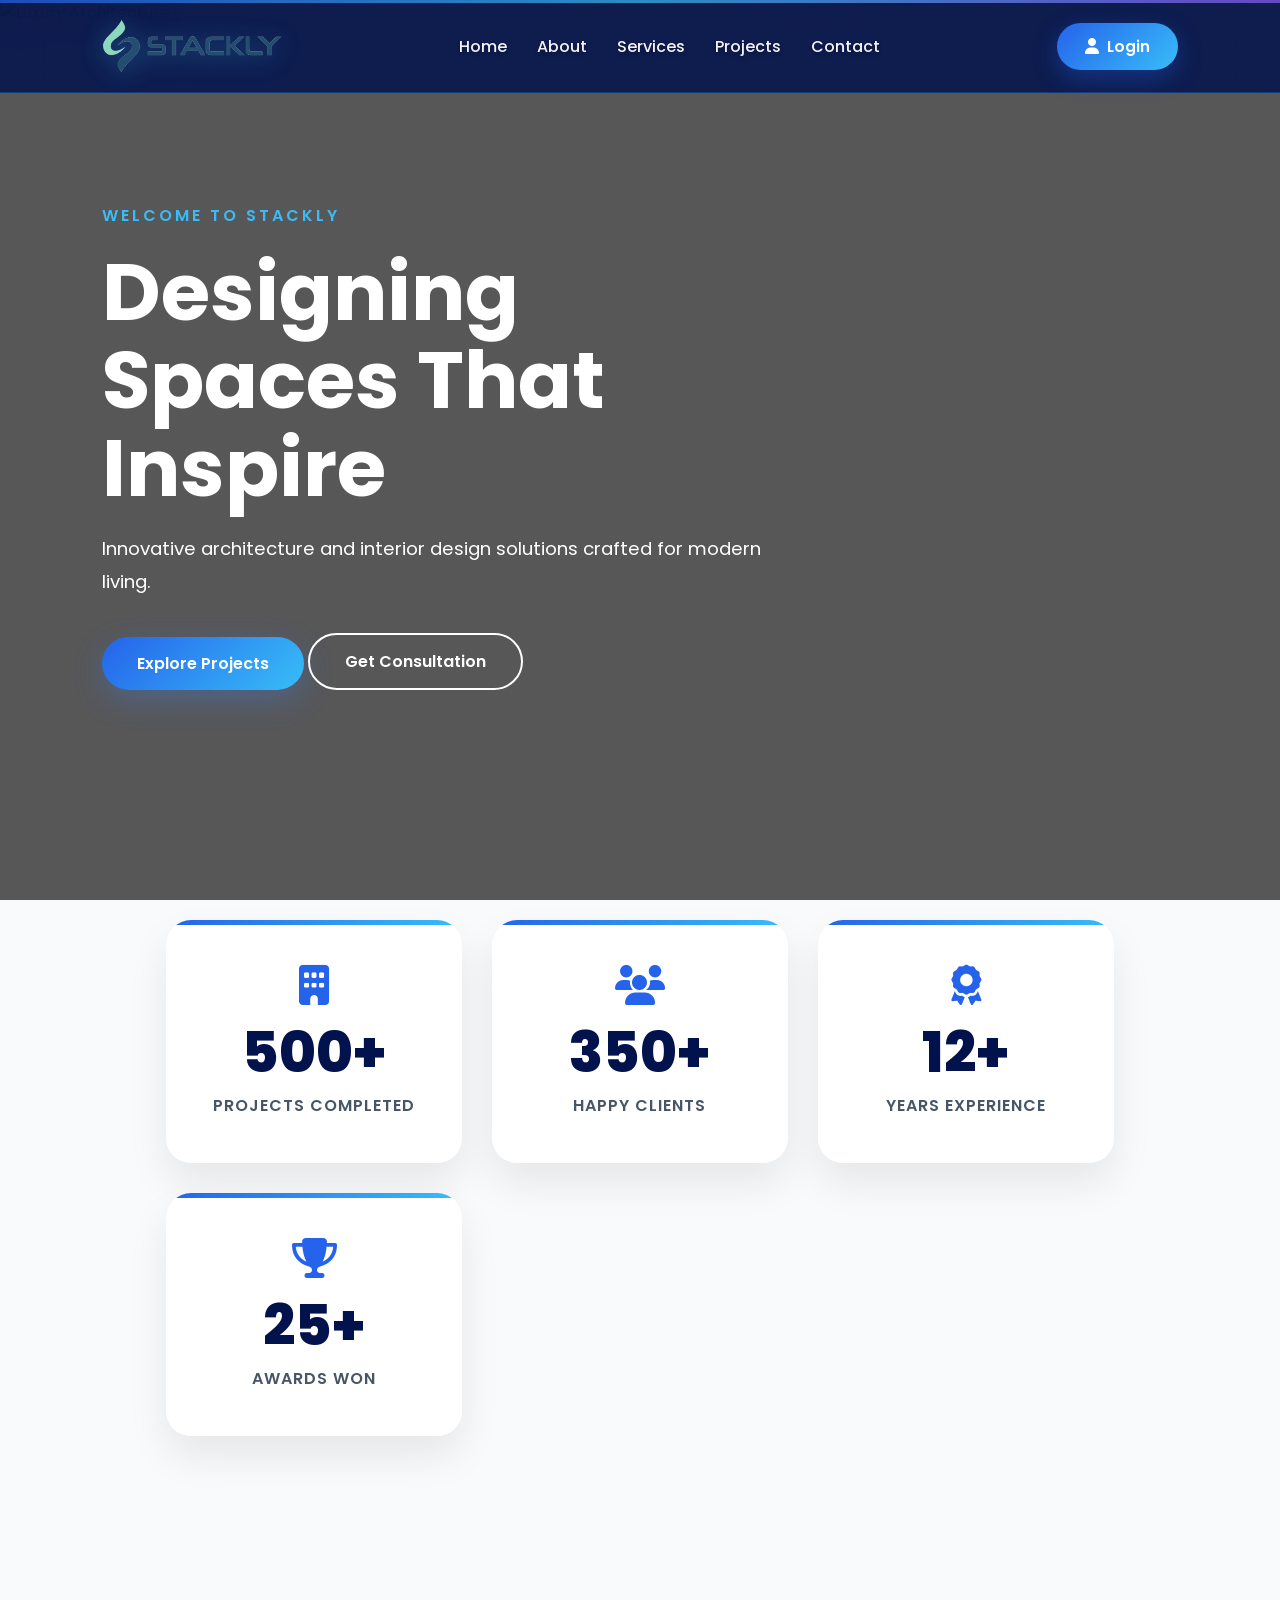
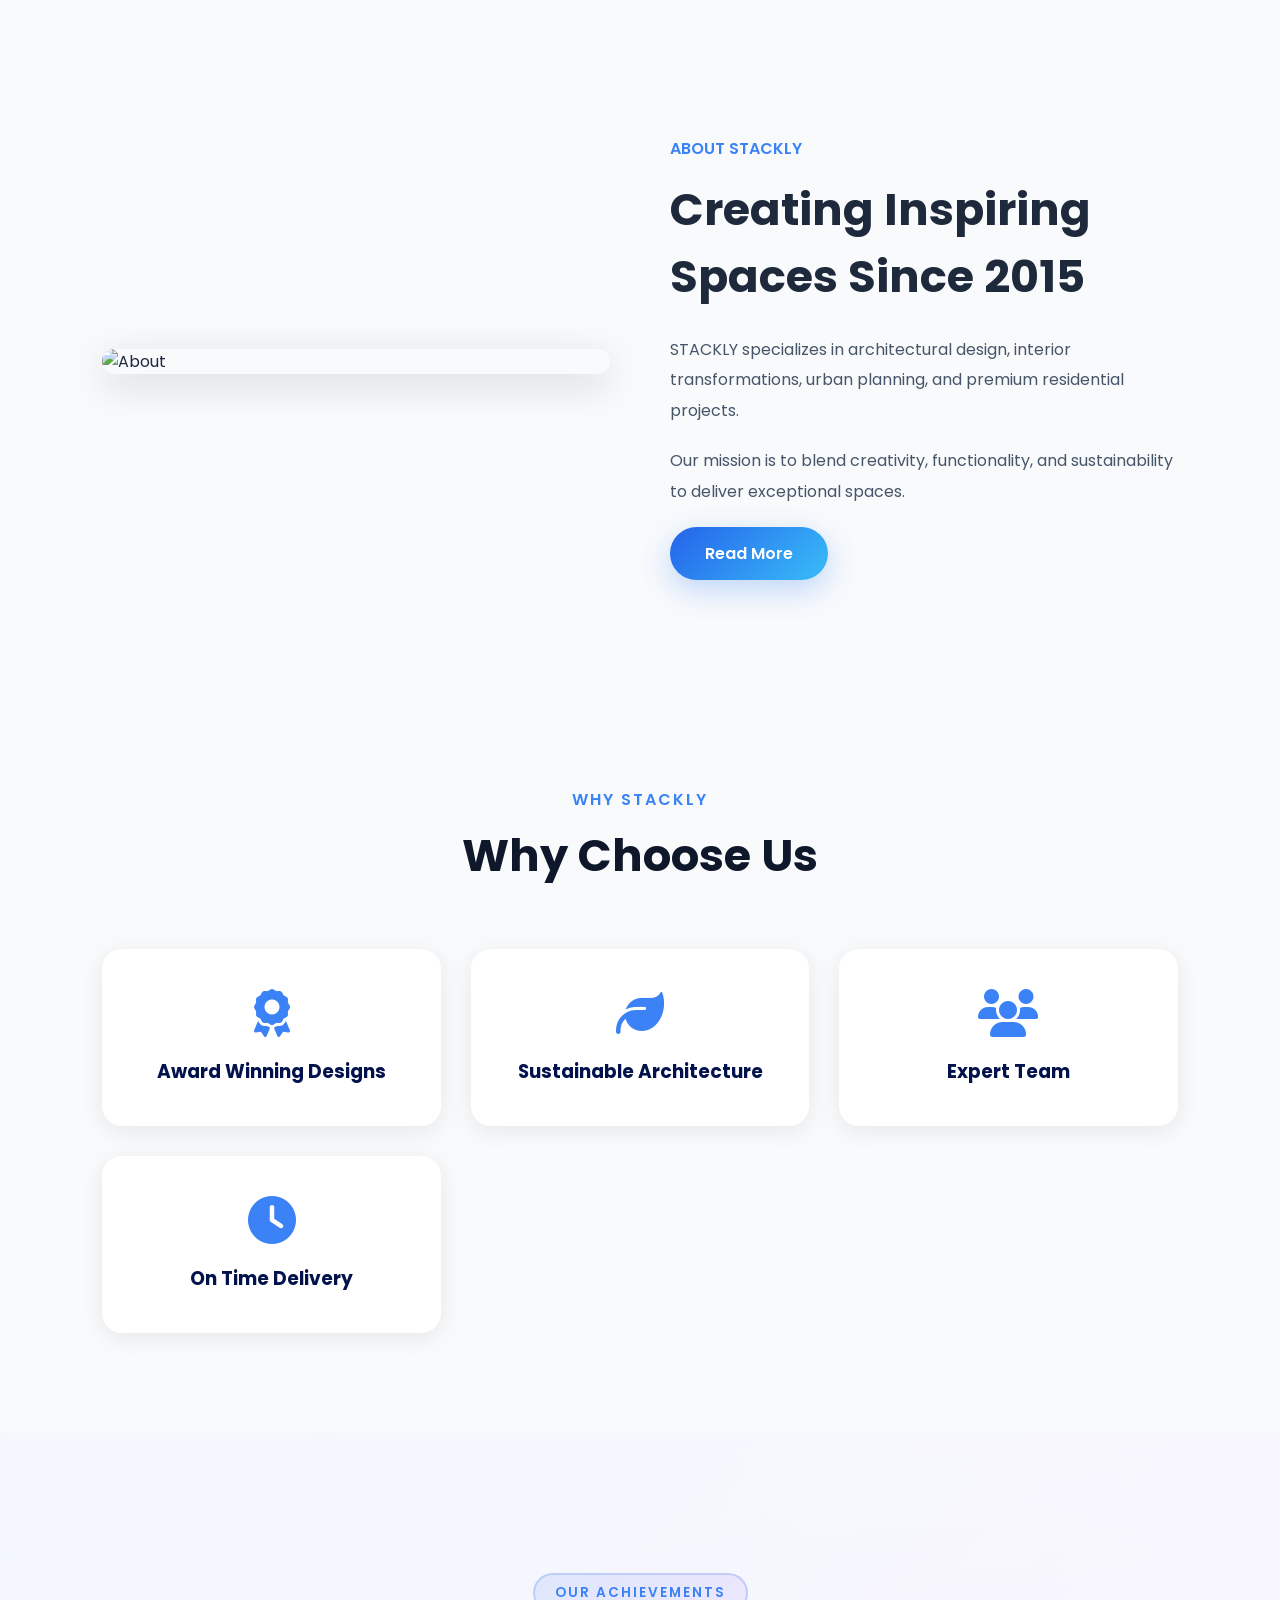
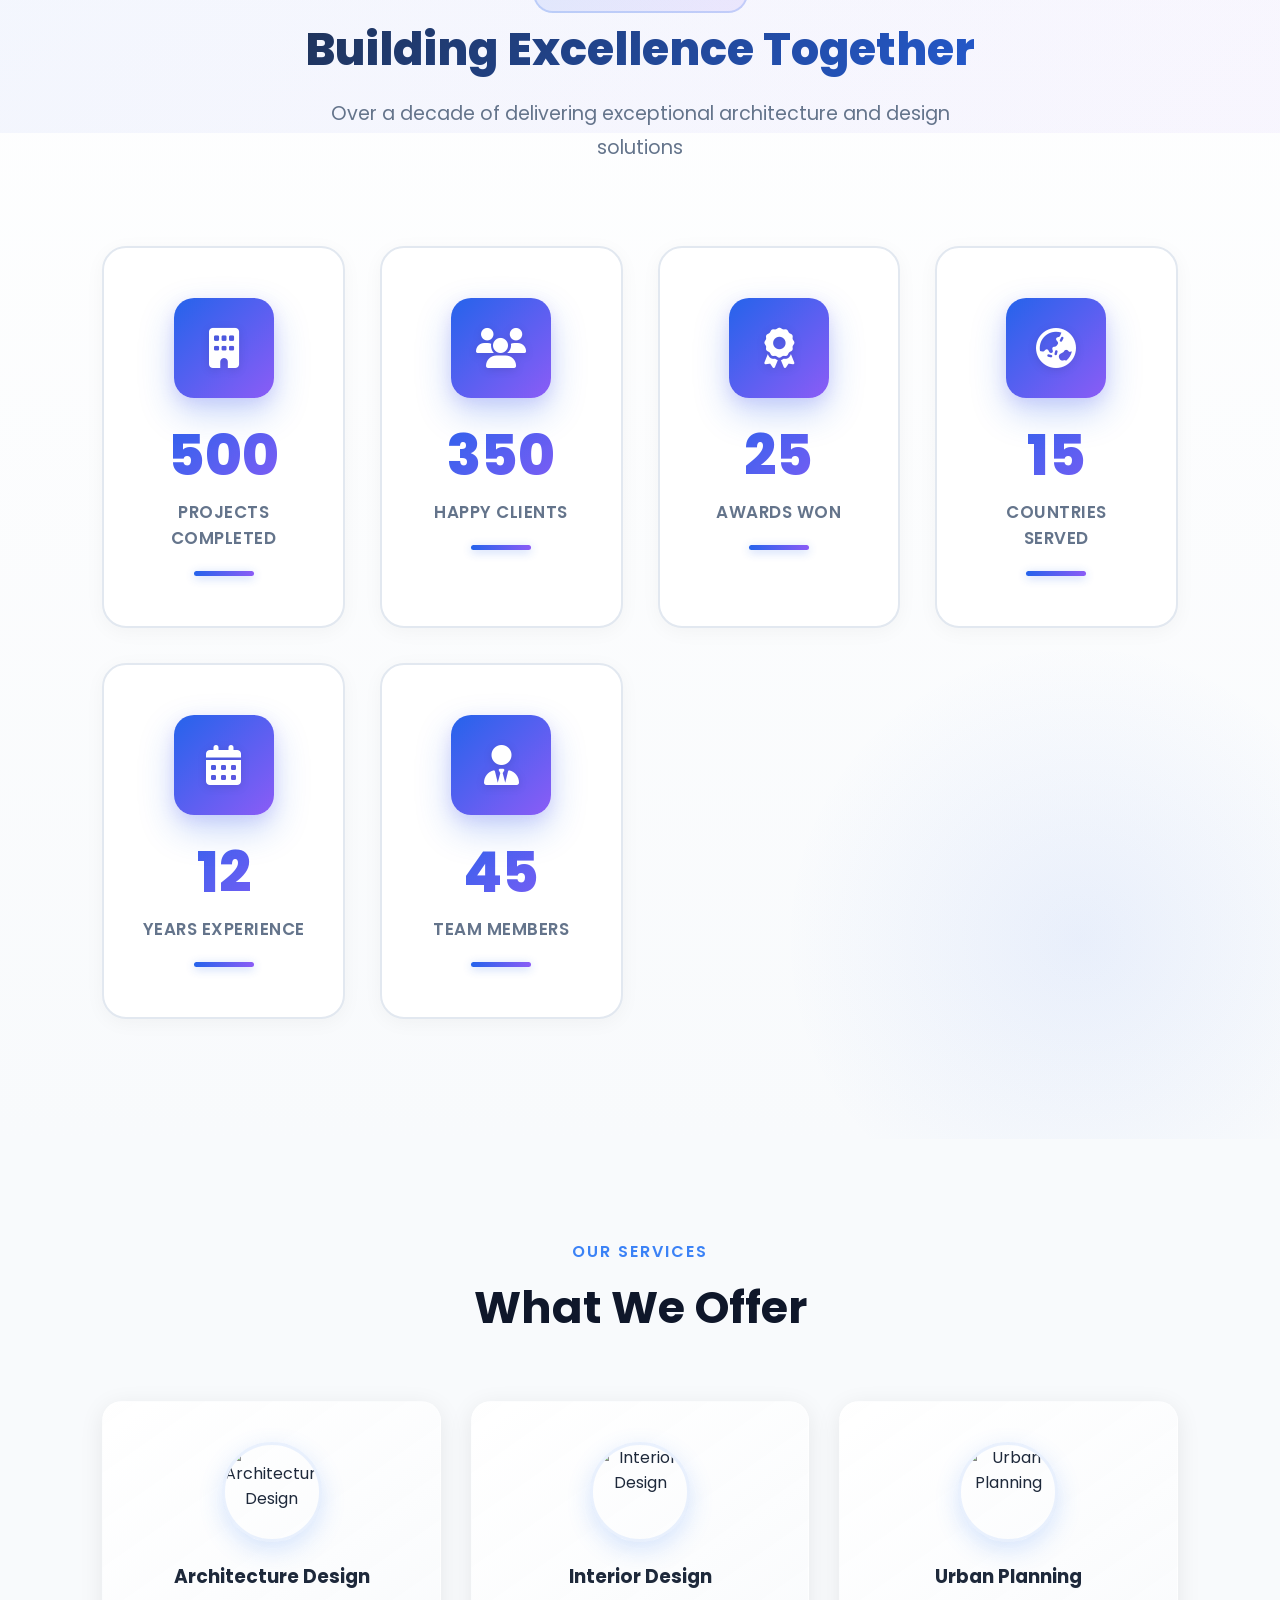
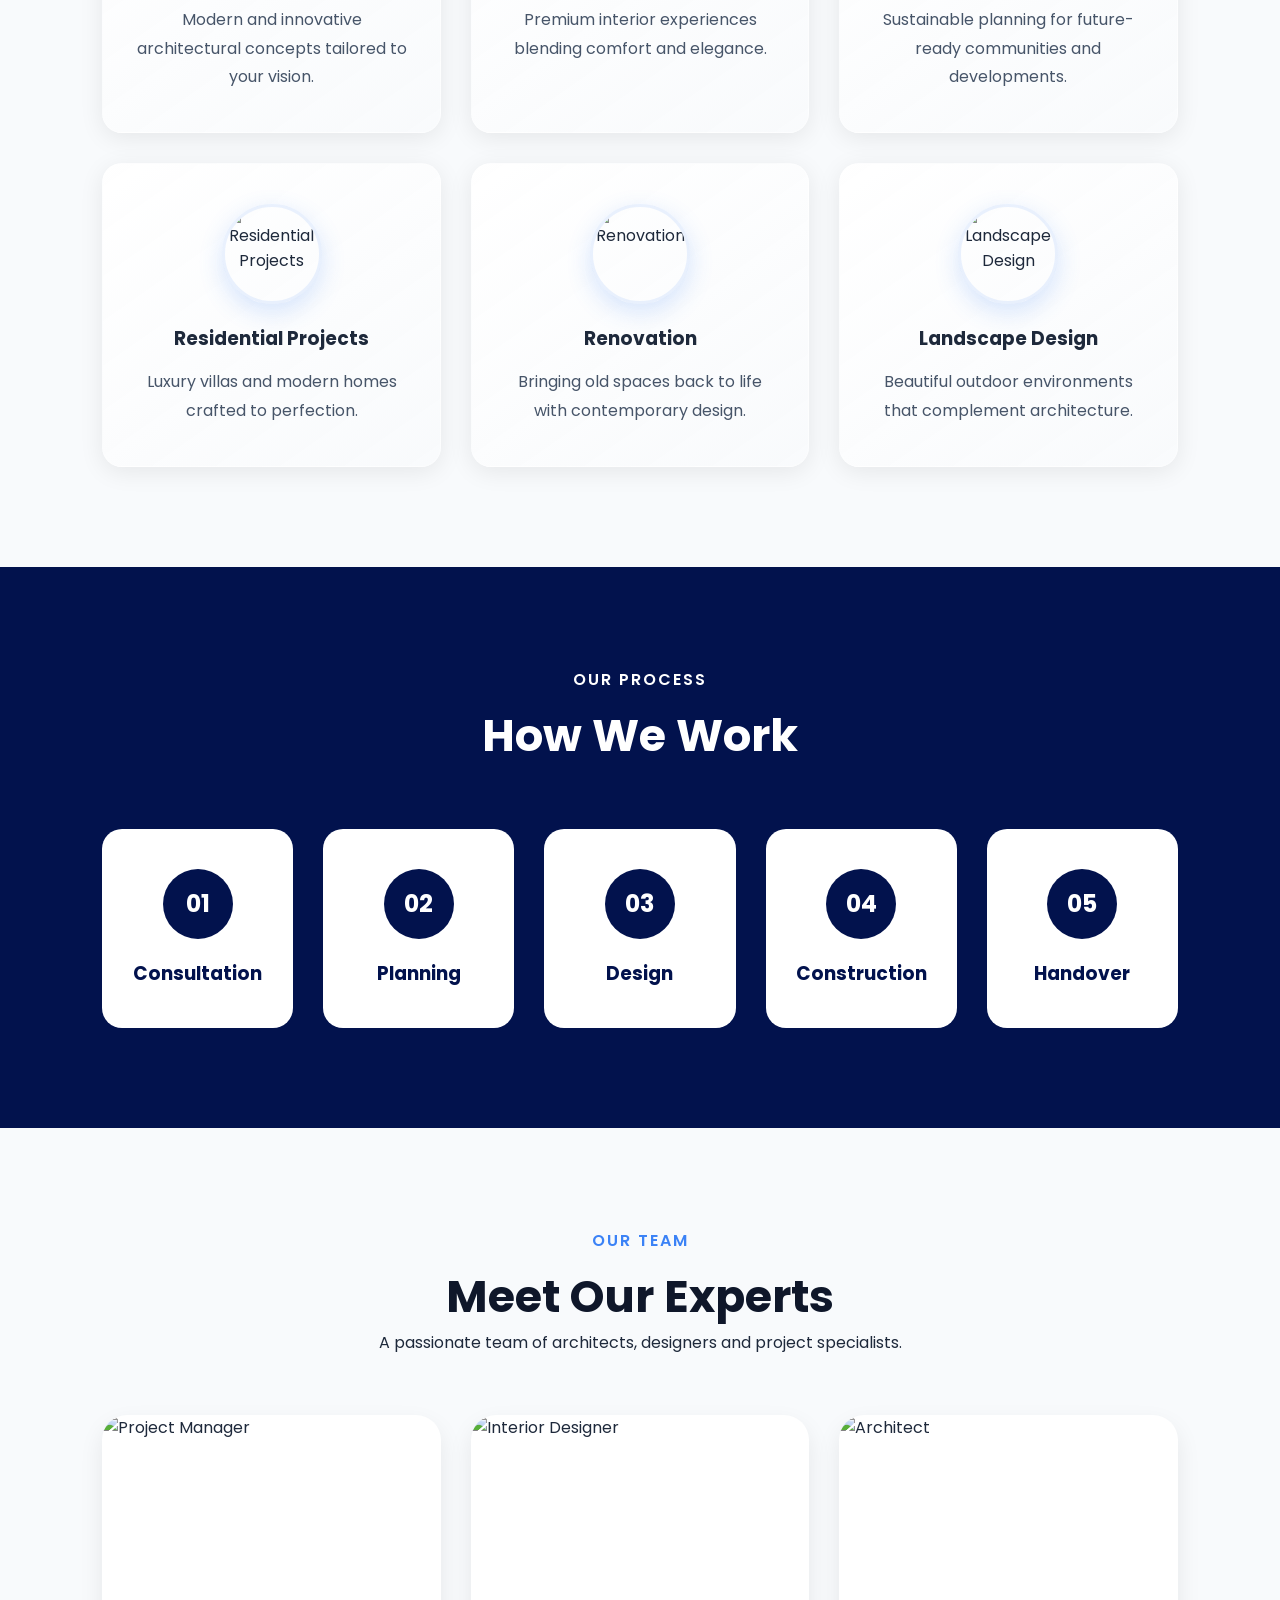
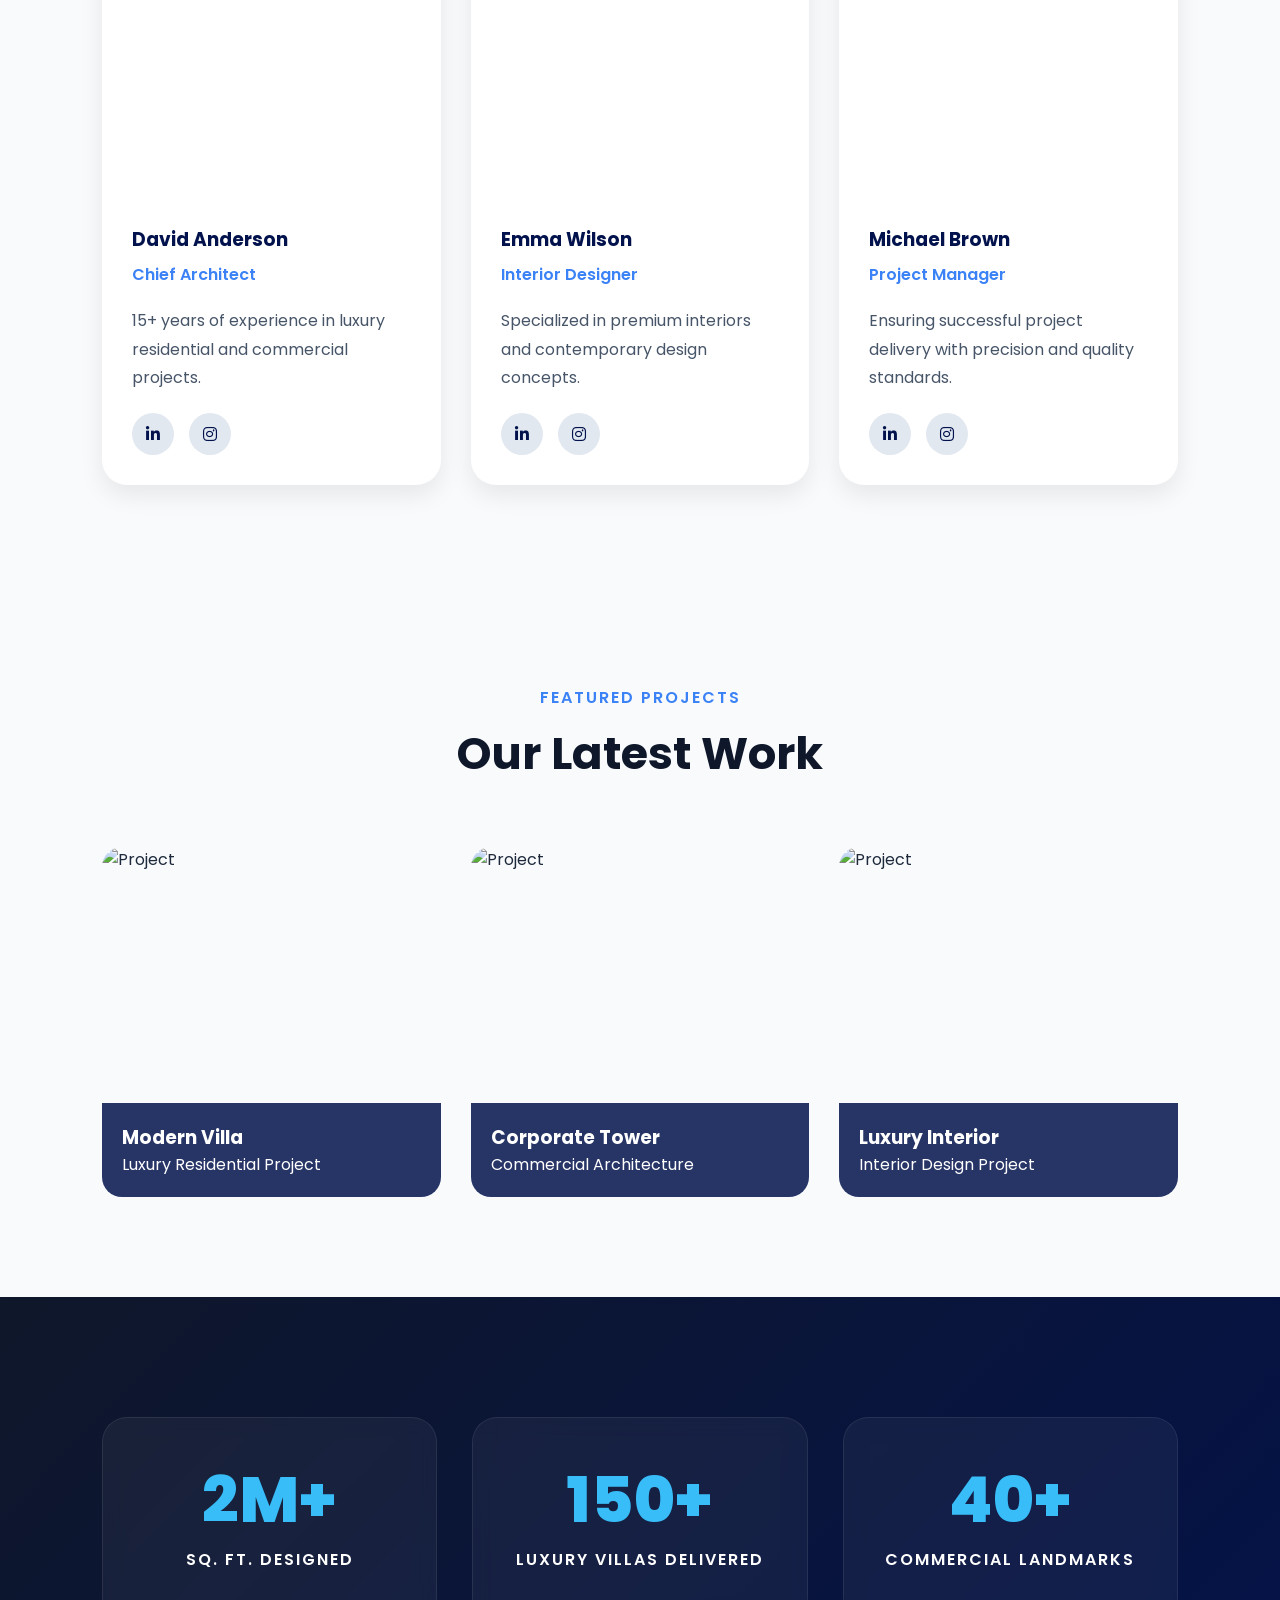
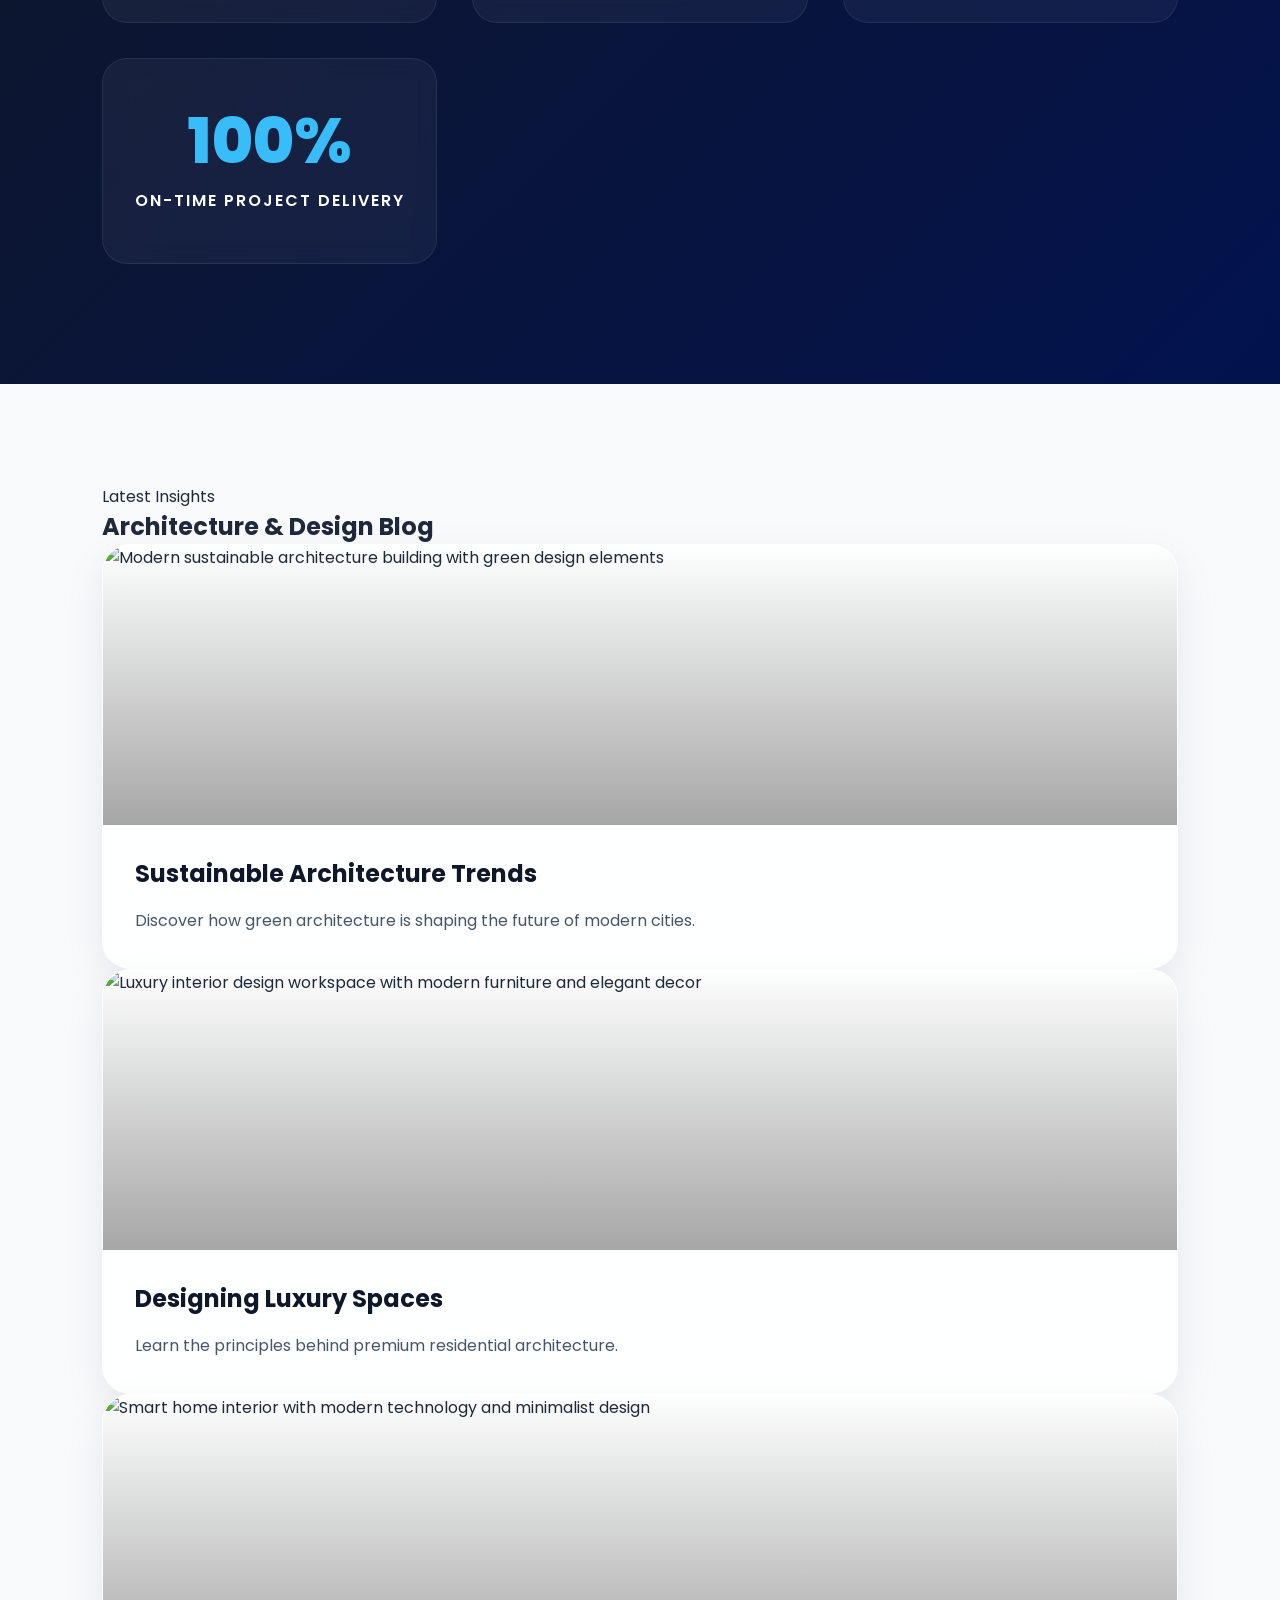
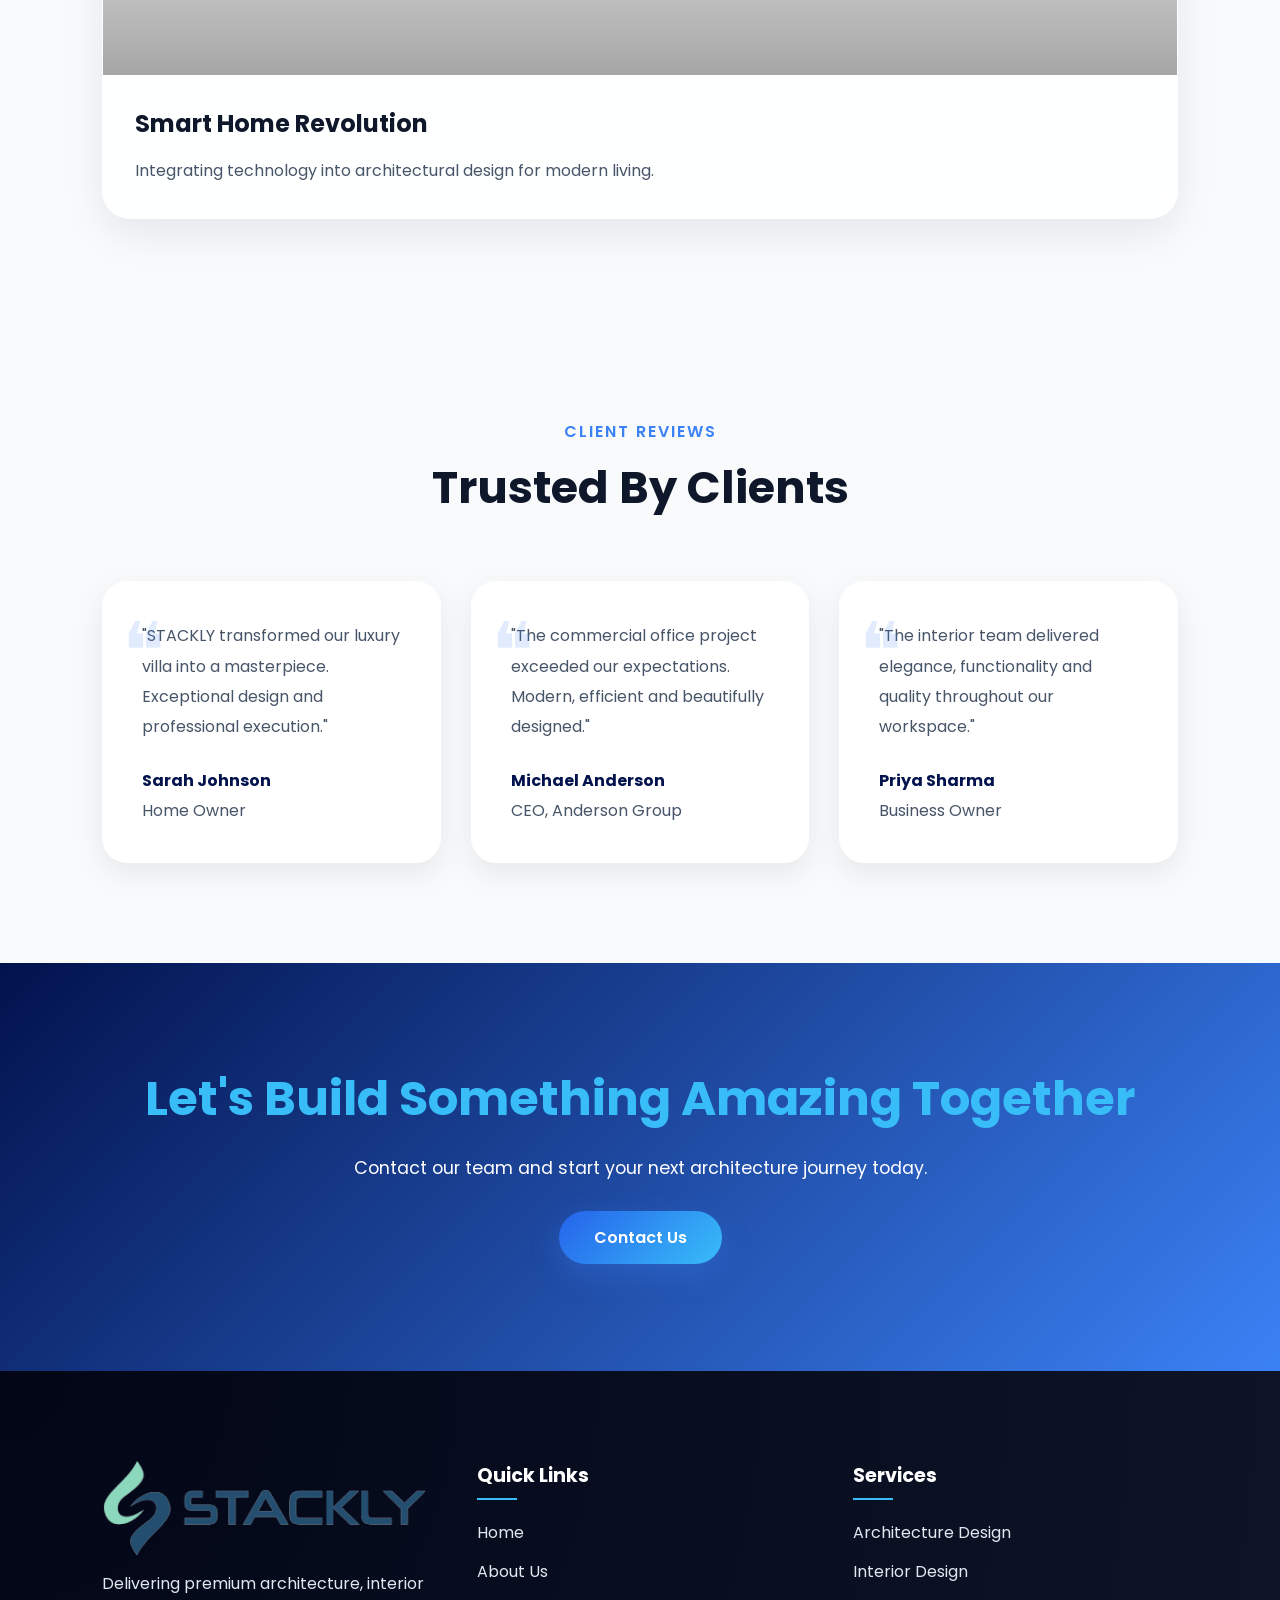
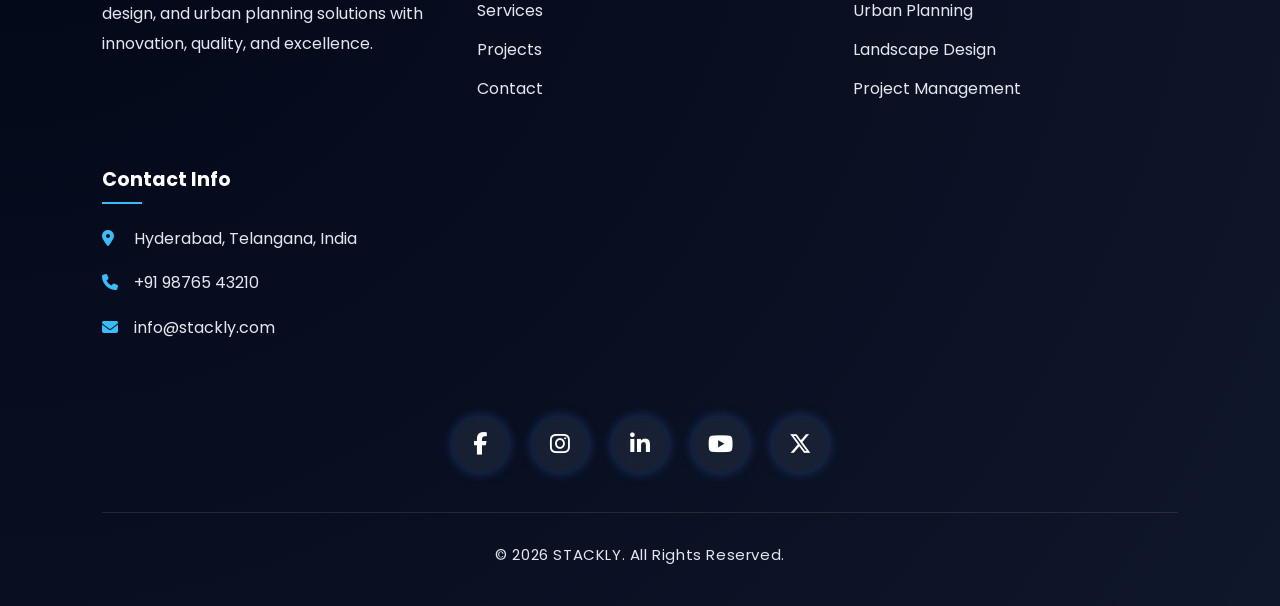
==== index.html @ 62afa57e "Archite" ====
<!DOCTYPE html>
<html lang="en">

<head>
    <meta charset="UTF-8">
    <meta name="viewport" content="width=device-width, initial-scale=1.0">
    <meta name="description" content="STACKLY - Premier architecture and interior design studio creating innovative, sustainable spaces. Transform your vision into reality with our expert team of architects and designers.">

    <title>STACKLY | Architecture & Interior Design</title>

    <!-- Design System & Animations -->
    <link rel="stylesheet" href="css/design-system.css">
    <link rel="stylesheet" href="css/animations.css">
    <link rel="stylesheet" href="css/responsive.css">
    <link rel="stylesheet" href="css/style.css">

    <style>

    </style>

    <link rel="stylesheet"
        href="https://cdnjs.cloudflare.com/ajax/libs/font-awesome/6.7.2/css/all.min.css">
</head>

<body>
<!-- ===========================
     STANDARD NAVBAR FOR ALL PAGES
     =========================== -->
<header class="navbar">
    <!-- Logo -->
    <div class="logo">
        <a href="index.html">
            <img src="logo/logo-stackly.png" alt="STACKLY">
        </a>
    </div>

    <!-- Navigation Links -->
    <nav class="nav-menu">
        <ul class="nav-links">
            <li><a href="index.html">Home</a></li>
            <li><a href="about.html">About</a></li>
            <li><a href="services.html">Services</a></li>
            <li><a href="projects.html">Projects</a></li>
            <li><a href="contact.html">Contact</a></li>
        </ul>
    </nav>

    <!-- Right Section: Login Button & Mobile Menu -->
    <div class="nav-actions">
        <a href="login.html" class="login-btn">
            <i class="fa-solid fa-user"></i>
            <span>Login</span>
        </a>
        <div class="menu-btn">
            <i class="fa-solid fa-bars"></i>
        </div>
    </div>
</header>

    <!-- ================= HERO ================= -->
<!-- ================= PREMIUM HERO SLIDER ================= -->

<section class="hero-slider">

    <div class="slide active">

        <img src="https://images.unsplash.com/photo-1511818966892-d7d671e672a2?w=2000&fm=webp"
            alt="Luxury Architecture">

        <div class="slide-content">

            <span>WELCOME TO STACKLY</span>

            <h1>
                Designing Spaces
                That Inspire
            </h1>

            <p>
                Innovative architecture and interior
                design solutions crafted for modern living.
            </p>

            <div class="hero-buttons">

                <a href="broke.html"
                    class="btn primary-btn">

                    Explore Projects

                </a>

                <a href="broke.html"
                    class="btn secondary-btn">

                    Get Consultation

                </a>

            </div>

        </div>

    </div>

    <div class="slide">

        <img src="https://images.unsplash.com/photo-1460317442991-0ec209397118?w=2000&fm=webp"
            alt="Commercial Building">

        <div class="slide-content">

            <span>COMMERCIAL ARCHITECTURE</span>

            <h1>
                Building The
                Future Skyline
            </h1>

            <p>
                Modern commercial spaces designed
                for performance and sustainability.
            </p>

        </div>

    </div>

    <div class="slide">

        <img src="https://images.unsplash.com/photo-1505693416388-ac5ce068fe85?w=2000&fm=webp"
            alt="Interior Design">

        <div class="slide-content">

            <span>INTERIOR DESIGN</span>

            <h1>
                Elegant Interiors
                For Modern Living
            </h1>

            <p>
                Creating luxurious interiors with
                comfort, beauty and functionality.
            </p>

        </div>

    </div>

</section>
<section class="floating-stats">

    <div class="stat-card">
        <i class="fa-solid fa-building"></i>
        <h2>500+</h2>
        <p>Projects Completed</p>
    </div>

    <div class="stat-card">
        <i class="fa-solid fa-users"></i>
        <h2>350+</h2>
        <p>Happy Clients</p>
    </div>

    <div class="stat-card">
        <i class="fa-solid fa-award"></i>
        <h2>12+</h2>
        <p>Years Experience</p>
    </div>

    <div class="stat-card">
        <i class="fa-solid fa-trophy"></i>
        <h2>25+</h2>
        <p>Awards Won</p>
    </div>

</section>
    <!-- ================= ABOUT ================= -->

    <section id="about" class="about">

        <div class="about-image">

            <img src="https://images.unsplash.com/photo-1505693416388-ac5ce068fe85?w=1200&fm=webp"
                alt="About">

        </div>

        <div class="about-content">

            <span class="section-subtitle">
                ABOUT STACKLY
            </span>

            <h2>
                Creating Inspiring Spaces Since 2015
            </h2>

            <p>
                STACKLY specializes in architectural design,
                interior transformations, urban planning,
                and premium residential projects.
            </p>

            <p>
                Our mission is to blend creativity,
                functionality, and sustainability to
                deliver exceptional spaces.
            </p>

            <a href="broke.html" class="btn primary-btn">
                Read More
            </a>

        </div>

    </section>
    <section class="why-us">

    <div class="section-heading">

        <span>WHY STACKLY</span>

        <h2>
            Why Choose Us
        </h2>

    </div>

    <div class="why-grid">

        <div class="why-card">

            <i class="fa-solid fa-award"></i>

            <h3>
                Award Winning Designs
            </h3>

        </div>

        <div class="why-card">

            <i class="fa-solid fa-leaf"></i>

            <h3>
                Sustainable Architecture
            </h3>

        </div>

        <div class="why-card">

            <i class="fa-solid fa-users"></i>

            <h3>
                Expert Team
            </h3>

        </div>

        <div class="why-card">

            <i class="fa-solid fa-clock"></i>

            <h3>
                On Time Delivery
            </h3>

        </div>

    </div>

</section>

    <!-- ================= ACHIEVEMENTS COUNTER ================= -->

    <section class="achievements">

        <div class="achievements-overlay"></div>

        <div class="section-heading">

            <span class="light-span">OUR ACHIEVEMENTS</span>

            <h2 class="light-heading">
                Building Excellence Together
            </h2>

            <p class="light-text">
                Over a decade of delivering exceptional architecture and design solutions
            </p>

        </div>

        <div class="achievements-grid">

            <div class="achievement-card reveal">
                <div class="achievement-icon">
                    <i class="fa-solid fa-building"></i>
                </div>
                <h3 class="counter" data-target="500">500</h3>
                <p>Projects Completed</p>
                <div class="achievement-bar"></div>
            </div>

            <div class="achievement-card reveal">
                <div class="achievement-icon">
                    <i class="fa-solid fa-users"></i>
                </div>
                <h3 class="counter" data-target="350">350</h3>
                <p>Happy Clients</p>
                <div class="achievement-bar"></div>
            </div>

            <div class="achievement-card reveal">
                <div class="achievement-icon">
                    <i class="fa-solid fa-award"></i>
                </div>
                <h3 class="counter" data-target="25">25</h3>
                <p>Awards Won</p>
                <div class="achievement-bar"></div>
            </div>

            <div class="achievement-card reveal">
                <div class="achievement-icon">
                    <i class="fa-solid fa-earth-asia"></i>
                </div>
                <h3 class="counter" data-target="15">15</h3>
                <p>Countries Served</p>
                <div class="achievement-bar"></div>
            </div>

            <div class="achievement-card reveal">
                <div class="achievement-icon">
                    <i class="fa-solid fa-calendar-days"></i>
                </div>
                <h3 class="counter" data-target="12">12</h3>
                <p>Years Experience</p>
                <div class="achievement-bar"></div>
            </div>

            <div class="achievement-card reveal">
                <div class="achievement-icon">
                    <i class="fa-solid fa-user-tie"></i>
                </div>
                <h3 class="counter" data-target="45">45</h3>
                <p>Team Members</p>
                <div class="achievement-bar"></div>
            </div>

        </div>

    </section>

    <!-- ================= SERVICES ================= -->

    <section id="services" class="services">

        <div class="section-heading">

            <span>OUR SERVICES</span>

            <h2>
                What We Offer
            </h2>

        </div>

        <div class="service-container">

            <div class="service-card">

                <div class="service-icon">
                    <img src="https://images.unsplash.com/photo-1486406146926-c627a92ad1ab?w=400&fm=webp&q=80" alt="Architecture Design">
                </div>

                <h3>Architecture Design</h3>

                <p>
                    Modern and innovative architectural
                    concepts tailored to your vision.
                </p>

            </div>

            <div class="service-card">

                <div class="service-icon">
                    <img src="https://images.unsplash.com/photo-1618221195710-dd6b41faaea6?w=400&fm=webp&q=80" alt="Interior Design">
                </div>

                <h3>Interior Design</h3>

                <p>
                    Premium interior experiences
                    blending comfort and elegance.
                </p>

            </div>

            <div class="service-card">

                <div class="service-icon">
                    <img src="https://images.unsplash.com/photo-1480714378408-67cf0d13bc1b?w=400&fm=webp&q=80" alt="Urban Planning">
                </div>

                <h3>Urban Planning</h3>

                <p>
                    Sustainable planning for future-ready
                    communities and developments.
                </p>

            </div>

            <div class="service-card">

                <div class="service-icon">
                    <img src="https://images.unsplash.com/photo-1600585154340-be6161a56a0c?w=400&fm=webp&q=80" alt="Residential Projects">
                </div>

                <h3>Residential Projects</h3>

                <p>
                    Luxury villas and modern homes
                    crafted to perfection.
                </p>

            </div>

            <div class="service-card">

                <div class="service-icon">
                    <img src="https://images.unsplash.com/photo-1581858726788-75bc0f6a952d?w=400&fm=webp&q=80" alt="Renovation">
                </div>

                <h3>Renovation</h3>

                <p>
                    Bringing old spaces back to life
                    with contemporary design.
                </p>

            </div>

            <div class="service-card">

                <div class="service-icon">
                    <img src="https://images.unsplash.com/photo-1558618666-fcd25c85cd64?w=400&fm=webp&q=80" alt="Landscape Design">
                </div>

                <h3>Landscape Design</h3>

                <p>
                    Beautiful outdoor environments
                    that complement architecture.
                </p>

            </div>

        </div>

    </section>
    <section class="process">

    <div class="section-heading">

        <span>OUR PROCESS</span>

        <h2>
            How We Work
        </h2>

    </div>

    <div class="process-grid">

        <div class="process-box">

            <span>01</span>

            <h3>Consultation</h3>

        </div>

        <div class="process-box">

            <span>02</span>

            <h3>Planning</h3>

        </div>

        <div class="process-box">

            <span>03</span>

            <h3>Design</h3>

        </div>

        <div class="process-box">

            <span>04</span>

            <h3>Construction</h3>

        </div>

        <div class="process-box">

            <span>05</span>

            <h3>Handover</h3>

        </div>

    </div>

</section>

<!-- ================= TEAM SECTION ================= -->

<section class="team-section">

    <div class="section-heading">

        <span>OUR TEAM</span>

        <h2>
            Meet Our Experts
        </h2>

        <p>
            A passionate team of architects,
            designers and project specialists.
        </p>

    </div>

    <div class="team-container">

        <!-- Team Member 1 -->

        <div class="team-card">

   <img
src="https://images.unsplash.com/photo-1507003211169-0a1dd7228f2d?auto=format&fit=crop&w=800&q=80&fm=webp"
alt="Project Manager">

            <div class="team-content">

                <h3>
                    David Anderson
                </h3>

                <span>
                    Chief Architect
                </span>

                <p>
                    15+ years of experience in luxury
                    residential and commercial projects.
                </p>

                <div class="team-social">

                    <a href="broke.html">
                        <i class="fab fa-linkedin-in"></i>
                    </a>

                    <a href="broke.html">
                        <i class="fab fa-instagram"></i>
                    </a>

                </div>

            </div>

        </div>

        <!-- Team Member 2 -->

        <div class="team-card">

      <img
src="https://images.unsplash.com/photo-1519085360753-af0119f7cbe7?auto=format&fit=crop&w=800&q=80&fm=webp"
alt="Interior Designer">

            <div class="team-content">

                <h3>
                    Emma Wilson
                </h3>

                <span>
                    Interior Designer
                </span>

                <p>
                    Specialized in premium interiors
                    and contemporary design concepts.
                </p>

                <div class="team-social">

                    <a href="broke.html">
                        <i class="fab fa-linkedin-in"></i>
                    </a>

                    <a href="broke
                    .html">
                        <i class="fab fa-instagram"></i>
                    </a>

                </div>

            </div>

        </div>

        <!-- Team Member 3 -->

        <div class="team-card">

         <img
src="https://images.unsplash.com/photo-1520607162513-77705c0f0d4a?auto=format&fit=crop&w=800&q=80&fm=webp"
alt="Architect">

            <div class="team-content">

                <h3>
                    Michael Brown
                </h3>

                <span>
                    Project Manager
                </span>

                <p>
                    Ensuring successful project delivery
                    with precision and quality standards.
                </p>

                <div class="team-social">

                    <a href="broke.html">
                        <i class="fab fa-linkedin-in"></i>
                    </a>

                    <a href="broke.html">
                        <i class="fab fa-instagram"></i>
                    </a>

                </div>

            </div>

        </div>

    </div>

</section>

    <!-- ================= PROJECTS ================= -->

    <section id="projects" class="projects">

        <div class="section-heading">

            <span>FEATURED PROJECTS</span>

            <h2>
                Our Latest Work
            </h2>

        </div>

        <div class="project-grid">

            <div class="project-card">

                <img src="https://images.unsplash.com/photo-1512917774080-9991f1c4c750?w=1000&fm=webp"
                    alt="Project">

                <div class="project-info">

                    <h3>Modern Villa</h3>

                    <p>Luxury Residential Project</p>

                </div>

            </div>

            <div class="project-card">

                <img src="https://images.unsplash.com/photo-1486406146926-c627a92ad1ab?w=1000&fm=webp"
                    alt="Project">

                <div class="project-info">

                    <h3>Corporate Tower</h3>

                    <p>Commercial Architecture</p>

                </div>

            </div>

            <div class="project-card">

                <img src="https://images.unsplash.com/photo-1505693416388-ac5ce068fe85?w=1000&fm=webp"
                    alt="Project">

                <div class="project-info">

                    <h3>Luxury Interior</h3>

                    <p>Interior Design Project</p>

                </div>

            </div>

        </div>

    </section>

    <!-- ================= STATS ================= -->
    <!-- ================= TESTIMONIALS ================= -->
   <section class="stats">

    <div class="stat-box">
        <h2>2M+</h2>
        <p>Sq. Ft. Designed</p>
    </div>

    <div class="stat-box">
        <h2>150+</h2>
        <p>Luxury Villas Delivered</p>
    </div>

    <div class="stat-box">
        <h2>40+</h2>
        <p>Commercial Landmarks</p>
    </div>

    <div class="stat-box">
        <h2>100%</h2>
        <p>On-Time Project Delivery</p>
    </div>

</section>

<section class="blog">

    <div class="section-header">
        <span class="section-tag">Latest Insights</span>
        <h2>Architecture & Design Blog</h2>
    </div>

    <div class="blog-grid">

        <div class="blog-card">

            <img src="https://images.unsplash.com/photo-1517048676732-d65bc937f952?w=1000&fm=webp" alt="Modern sustainable architecture building with green design elements">

            <div class="blog-content">

                <h3>
                    Sustainable Architecture Trends
                </h3>

                <p>
                    Discover how green architecture is shaping
                    the future of modern cities.
                </p>

            </div>

        </div>

        <div class="blog-card">

            <img src="https://images.unsplash.com/photo-1497366811353-6870744d04b2?w=1000&fm=webp" alt="Luxury interior design workspace with modern furniture and elegant decor">

            <div class="blog-content">

                <h3>
                    Designing Luxury Spaces
                </h3>

                <p>
                    Learn the principles behind premium
                    residential architecture.
                </p>

            </div>

        </div>

        <div class="blog-card">

            <img src="https://images.unsplash.com/photo-1484154218962-a197022b5858?w=1000&fm=webp" alt="Smart home interior with modern technology and minimalist design">

            <div class="blog-content">

                <h3>
                    Smart Home Revolution
                </h3>

                <p>
                    Integrating technology into architectural
                    design for modern living.
                </p>

            </div>

        </div>

    </div>

</section>
<section class="testimonials">

    <div class="section-heading">

        <span>CLIENT REVIEWS</span>

        <h2>
            Trusted By Clients
        </h2>

    </div>

    <div class="testimonial-container">

        <div class="testimonial-card">

            <p>
                "STACKLY transformed our luxury villa
                into a masterpiece. Exceptional design
                and professional execution."
            </p>

            <h4>
                Sarah Johnson
            </h4>

            <span>
                Home Owner
            </span>

        </div>

        <div class="testimonial-card">

            <p>
                "The commercial office project exceeded
                our expectations. Modern, efficient and
                beautifully designed."
            </p>

            <h4>
                Michael Anderson
            </h4>

            <span>
                CEO, Anderson Group
            </span>

        </div>

        <div class="testimonial-card">

            <p>
                "The interior team delivered elegance,
                functionality and quality throughout
                our workspace."
            </p>

            <h4>
                Priya Sharma
            </h4>

            <span>
                Business Owner
            </span>

        </div>

    </div>

</section>    <!-- ================= CONTACT CTA ================= -->

    <section id="contact" class="contact-cta">

        <h2>
            Let's Build Something Amazing Together
        </h2>

        <p>
            Contact our team and start your next
            architecture journey today.
        </p>

        <a href="broke.html" class="btn primary-btn">
            Contact Us
        </a>

    </section>


<footer class="footer">

  <div class="footer-grid">
    <!-- Company -->
    <div class="footer-col reveal reveal-left">
        <a href="index.html">
            <img src="logo/logo-stackly.png">
        </a>
      <p>
        Delivering premium architecture,
        interior design, and urban planning
        solutions with innovation, quality,
        and excellence.
      </p>
    </div>

    <!-- Quick Links -->
    <div class="footer-col reveal">
      <h4>Quick Links</h4>
      <a href="index.html">Home</a>
      <a href="about.html">About Us</a>
      <a href="services.html">Services</a>
      <a href="projects.html">Projects</a>
      <a href="contact.html">Contact</a>
    </div>

    <!-- Services -->
    <div class="footer-col reveal">
      <h4>Services</h4>
      <a href="broke.html">Architecture Design</a>
      <a href="broke.html">Interior Design</a>
      <a href="broke.html">Urban Planning</a>
      <a href="broke.html">Landscape Design</a>
      <a href="broke.html">Project Management</a>
    </div>

    <!-- Contact -->
    <div class="footer-col reveal reveal-right">
      <h4>Contact Info</h4>
      <p><i class="fa-solid fa-location-dot"></i> Hyderabad, Telangana, India</p>
      <p><i class="fa-solid fa-phone"></i> +91 98765 43210</p>
      <p><i class="fa-solid fa-envelope"></i> info@stackly.com</p>
    </div>
  </div>

  <!-- Social Media -->
  <div class="footer-social reveal">
    <a href="broke.html"><i class="fab fa-facebook-f"></i></a>
    <a href="broke.html"><i class="fab fa-instagram"></i></a>
    <a href="broke.html"><i class="fab fa-linkedin-in"></i></a>
    <a href="broke.html"><i class="fab fa-youtube"></i></a>
    <a href="broke.html"><i class="fab fa-x-twitter"></i></a>
  </div>

  <!-- Bottom -->
 <div class="footer-bottom reveal">
    <p>© 2026 STACKLY. All Rights Reserved.</p>
  </div>
</footer>



    <script src="js/mobile-menu.js"></script>
    <script src="js/script.js"></script>

</body>

</html>
---- css/design-system.css ----
/**
 * STACKLY Design System
 * Modern design tokens and CSS variables for consistent UI
 */

:root {
  /* ===========================
     COLOR SYSTEM
     =========================== */

  /* Primary Colors */
  --primary: #02124d;
  --primary-light: #1e3a8a;
  --primary-dark: #0a0e27;

  /* Secondary Colors */
  --secondary: #3b82f6;
  --secondary-light: #60a5fa;
  --secondary-dark: #2563eb;

  /* Accent Colors */
  --accent: #38bdf8;
  --accent-light: #7dd3fc;
  --accent-dark: #0284c7;

  /* Neutral Colors */
  --white: #ffffff;
  --black: #000000;
  --gray-50: #f8fafc;
  --gray-100: #f1f5f9;
  --gray-200: #e2e8f0;
  --gray-300: #cbd5e1;
  --gray-400: #94a3b8;
  --gray-500: #64748b;
  --gray-600: #475569;
  --gray-700: #334155;
  --gray-800: #1e293b;
  --gray-900: #0f172a;

  /* Semantic Colors */
  --success: #10b981;
  --success-light: #34d399;
  --success-dark: #059669;

  --warning: #f59e0b;
  --warning-light: #fbbf24;
  --warning-dark: #d97706;

  --error: #ef4444;
  --error-light: #f87171;
  --error-dark: #dc2626;

  --info: #3b82f6;
  --info-light: #60a5fa;
  --info-dark: #2563eb;

  /* ===========================
     GRADIENT SYSTEM
     =========================== */

  --gradient-primary: linear-gradient(135deg, #2563eb 0%, #38bdf8 100%);
  --gradient-secondary: linear-gradient(135deg, #3b82f6 0%, #8b5cf6 100%);
  --gradient-hero: linear-gradient(135deg, #0f172a 0%, #02124d 50%, #1e3a8a 100%);
  --gradient-card: linear-gradient(145deg, rgba(255,255,255,0.95), rgba(248,250,252,0.9));
  --gradient-glass: linear-gradient(135deg, rgba(255,255,255,0.1), rgba(255,255,255,0.05));
  --gradient-overlay: linear-gradient(to top, rgba(2, 18, 77, 0.95), transparent);
  --gradient-shine: linear-gradient(90deg, transparent, rgba(255,255,255,0.3), transparent);

  /* ===========================
     SPACING SCALE (8px base)
     =========================== */

  --space-xs: 0.5rem;    /* 8px */
  --space-sm: 1rem;      /* 16px */
  --space-md: 1.5rem;    /* 24px */
  --space-lg: 2rem;      /* 32px */
  --space-xl: 3rem;      /* 48px */
  --space-2xl: 4rem;     /* 64px */
  --space-3xl: 6rem;     /* 96px */
  --space-4xl: 8rem;     /* 128px */

  /* ===========================
     TYPOGRAPHY SCALE
     =========================== */

  --text-xs: 0.75rem;    /* 12px */
  --text-sm: 0.875rem;   /* 14px */
  --text-base: 1rem;     /* 16px */
  --text-lg: 1.125rem;   /* 18px */
  --text-xl: 1.25rem;    /* 20px */
  --text-2xl: 1.5rem;    /* 24px */
  --text-3xl: 1.875rem;  /* 30px */
  --text-4xl: 2.25rem;   /* 36px */
  --text-5xl: 3rem;      /* 48px */
  --text-6xl: 3.75rem;   /* 60px */
  --text-7xl: 4.5rem;    /* 72px */

  /* Font Weights */
  --font-light: 300;
  --font-normal: 400;
  --font-medium: 500;
  --font-semibold: 600;
  --font-bold: 700;
  --font-extrabold: 800;

  /* Line Heights */
  --leading-none: 1;
  --leading-tight: 1.25;
  --leading-snug: 1.375;
  --leading-normal: 1.5;
  --leading-relaxed: 1.625;
  --leading-loose: 2;

  /* ===========================
     BORDER RADIUS
     =========================== */

  --radius-sm: 0.5rem;   /* 8px */
  --radius-md: 0.75rem;  /* 12px */
  --radius-lg: 1rem;     /* 16px */
  --radius-xl: 1.5rem;   /* 24px */
  --radius-2xl: 2rem;    /* 32px */
  --radius-full: 9999px;

  /* ===========================
     SHADOW SYSTEM
     =========================== */

  --shadow-sm: 0 2px 8px rgba(0, 0, 0, 0.05);
  --shadow-md: 0 4px 16px rgba(0, 0, 0, 0.08);
  --shadow-lg: 0 10px 30px rgba(0, 0, 0, 0.12);
  --shadow-xl: 0 20px 50px rgba(0, 0, 0, 0.15);
  --shadow-2xl: 0 30px 70px rgba(0, 0, 0, 0.2);
  --shadow-inner: inset 0 2px 4px rgba(0, 0, 0, 0.06);
  --shadow-glow: 0 0 40px rgba(59, 130, 246, 0.3);
  --shadow-glow-lg: 0 0 60px rgba(59, 130, 246, 0.5);

  /* ===========================
     TRANSITIONS & ANIMATIONS
     =========================== */

  --transition-fast: 150ms ease;
  --transition-base: 300ms ease;
  --transition-slow: 500ms ease;
  --transition-slower: 700ms ease;

  /* Easing Functions */
  --ease-in: cubic-bezier(0.4, 0, 1, 1);
  --ease-out: cubic-bezier(0, 0, 0.2, 1);
  --ease-in-out: cubic-bezier(0.4, 0, 0.2, 1);
  --ease-spring: cubic-bezier(0.68, -0.55, 0.265, 1.55);

  /* ===========================
     Z-INDEX SCALE
     =========================== */

  --z-base: 0;
  --z-dropdown: 1000;
  --z-sticky: 1100;
  --z-fixed: 1200;
  --z-modal-backdrop: 1300;
  --z-modal: 1400;
  --z-popover: 1500;
  --z-tooltip: 1600;

  /* ===========================
     BACKDROP FILTERS
     =========================== */

  --backdrop-blur-sm: blur(4px);
  --backdrop-blur-md: blur(12px);
  --backdrop-blur-lg: blur(20px);
  --backdrop-blur-xl: blur(40px);

  /* ===========================
     CONTAINER & LAYOUT
     =========================== */

  --container-sm: 640px;
  --container-md: 768px;
  --container-lg: 1024px;
  --container-xl: 1280px;
  --container-2xl: 1536px;

  /* ===========================
     BREAKPOINTS (for reference in JS)
     =========================== */

  --breakpoint-sm: 480px;
  --breakpoint-md: 768px;
  --breakpoint-lg: 992px;
  --breakpoint-xl: 1200px;
  --breakpoint-2xl: 1536px;
}

/* ===========================
   UTILITY CLASSES
   =========================== */

/* Glassmorphism Effect */
.glass {
  background: rgba(255, 255, 255, 0.1);
  backdrop-filter: var(--backdrop-blur-lg);
  border: 1px solid rgba(255, 255, 255, 0.2);
}

.glass-dark {
  background: rgba(0, 0, 0, 0.3);
  backdrop-filter: var(--backdrop-blur-lg);
  border: 1px solid rgba(255, 255, 255, 0.1);
}

/* Gradient Text */
.gradient-text {
  background: var(--gradient-primary);
  -webkit-background-clip: text;
  -webkit-text-fill-color: transparent;
  background-clip: text;
}

/* Shadow Utilities */
.shadow-soft {
  box-shadow: var(--shadow-md);
}

.shadow-strong {
  box-shadow: var(--shadow-xl);
}

/* Hover Effects */
.hover-lift {
  transition: transform var(--transition-base), box-shadow var(--transition-base);
}

.hover-lift:hover {
  transform: translateY(-8px);
  box-shadow: var(--shadow-2xl);
}

.hover-scale {
  transition: transform var(--transition-base);
}

.hover-scale:hover {
  transform: scale(1.05);
}

/* Border Utilities */
.border-gradient {
  border: 2px solid transparent;
  background-image: linear-gradient(white, white), var(--gradient-primary);
  background-origin: border-box;
  background-clip: padding-box, border-box;
}

/* Responsive Utilities */
.container-responsive {
  width: 100%;
  max-width: var(--container-xl);
  margin-left: auto;
  margin-right: auto;
  padding-left: var(--space-lg);
  padding-right: var(--space-lg);
}

@media (max-width: 768px) {
  .container-responsive {
    padding-left: var(--space-md);
    padding-right: var(--space-md);
  }
}

/* Flex Utilities */
.flex-center {
  display: flex;
  align-items: center;
  justify-content: center;
}

.flex-between {
  display: flex;
  align-items: center;
  justify-content: space-between;
}

/* Grid Utilities */
.grid-auto {
  display: grid;
  grid-template-columns: repeat(auto-fit, minmax(250px, 1fr));
  gap: var(--space-lg);
}

/* Text Utilities */
.text-balance {
  text-wrap: balance;
}

.truncate {
  overflow: hidden;
  text-overflow: ellipsis;
  white-space: nowrap;
}
---- css/animations.css ----
/**
 * STACKLY Advanced Animations
 * Modern CSS animations and micro-interactions
 */

/* ===========================
   KEYFRAME ANIMATIONS
   =========================== */

/* Fade In Up */
@keyframes fadeInUp {
  from {
    opacity: 0;
    transform: translateY(40px);
  }
  to {
    opacity: 1;
    transform: translateY(0);
  }
}

/* Fade In Down */
@keyframes fadeInDown {
  from {
    opacity: 0;
    transform: translateY(-40px);
  }
  to {
    opacity: 1;
    transform: translateY(0);
  }
}

/* Scale In */
@keyframes scaleIn {
  from {
    opacity: 0;
    transform: scale(0.9);
  }
  to {
    opacity: 1;
    transform: scale(1);
  }
}

/* Scale Out */
@keyframes scaleOut {
  from {
    opacity: 1;
    transform: scale(1);
  }
  to {
    opacity: 0;
    transform: scale(0.9);
  }
}

/* Slide In From Left */
@keyframes slideInLeft {
  from {
    opacity: 0;
    transform: translateX(-60px);
  }
  to {
    opacity: 1;
    transform: translateX(0);
  }
}

/* Slide In From Right */
@keyframes slideInRight {
  from {
    opacity: 0;
    transform: translateX(60px);
  }
  to {
    opacity: 1;
    transform: translateX(0);
  }
}

/* Slide Out To Left */
@keyframes slideOutLeft {
  from {
    opacity: 1;
    transform: translateX(0);
  }
  to {
    opacity: 0;
    transform: translateX(-60px);
  }
}

/* Slide Out To Right */
@keyframes slideOutRight {
  from {
    opacity: 1;
    transform: translateX(0);
  }
  to {
    opacity: 0;
    transform: translateX(60px);
  }
}

/* Pulse Glow Effect */
@keyframes pulseGlow {
  0%, 100% {
    box-shadow: 0 0 20px rgba(59, 130, 246, 0.3);
  }
  50% {
    box-shadow: 0 0 40px rgba(59, 130, 246, 0.6);
  }
}

/* Floating Animation */
@keyframes float {
  0%, 100% {
    transform: translateY(0px);
  }
  50% {
    transform: translateY(-15px);
  }
}

/* Shimmer Effect */
@keyframes shimmer {
  0% {
    background-position: -1000px 0;
  }
  100% {
    background-position: 1000px 0;
  }
}

/* Rotate In */
@keyframes rotateIn {
  from {
    opacity: 0;
    transform: rotate(-200deg) scale(0.5);
  }
  to {
    opacity: 1;
    transform: rotate(0deg) scale(1);
  }
}

/* Bounce In */
@keyframes bounceIn {
  0% {
    opacity: 0;
    transform: scale(0.3);
  }
  50% {
    opacity: 1;
    transform: scale(1.05);
  }
  70% {
    transform: scale(0.9);
  }
  100% {
    transform: scale(1);
  }
}

/* Flip In */
@keyframes flipIn {
  from {
    transform: perspective(400px) rotateX(90deg);
    opacity: 0;
  }
  to {
    transform: perspective(400px) rotateX(0deg);
    opacity: 1;
  }
}

/* Slide Up Fade */
@keyframes slideUpFade {
  from {
    opacity: 0;
    transform: translateY(30px);
  }
  to {
    opacity: 1;
    transform: translateY(0);
  }
}

/* Heartbeat */
@keyframes heartbeat {
  0%, 100% {
    transform: scale(1);
  }
  10%, 30% {
    transform: scale(0.9);
  }
  20%, 40%, 60%, 80% {
    transform: scale(1.1);
  }
  50%, 70% {
    transform: scale(1.05);
  }
}

/* Shake */
@keyframes shake {
  0%, 100% {
    transform: translateX(0);
  }
  10%, 30%, 50%, 70%, 90% {
    transform: translateX(-10px);
  }
  20%, 40%, 60%, 80% {
    transform: translateX(10px);
  }
}

/* Ripple Effect */
@keyframes ripple {
  0% {
    transform: scale(0);
    opacity: 1;
  }
  100% {
    transform: scale(4);
    opacity: 0;
  }
}

/* Gradient Shift */
@keyframes gradientShift {
  0% {
    background-position: 0% 50%;
  }
  50% {
    background-position: 100% 50%;
  }
  100% {
    background-position: 0% 50%;
  }
}

/* ===========================
   UTILITY ANIMATION CLASSES
   =========================== */

/* Fade Animations */
.animate-fade-in-up {
  animation: fadeInUp 0.8s cubic-bezier(0.68, -0.55, 0.265, 1.55);
}

.animate-fade-in-down {
  animation: fadeInDown 0.8s cubic-bezier(0.68, -0.55, 0.265, 1.55);
}

/* Scale Animations */
.animate-scale-in {
  animation: scaleIn 0.6s ease-out;
}

.animate-scale-out {
  animation: scaleOut 0.6s ease-out;
}

/* Slide Animations */
.animate-slide-left {
  animation: slideInLeft 0.7s ease-out;
}

.animate-slide-right {
  animation: slideInRight 0.7s ease-out;
}

/* Float Animation */
.animate-float {
  animation: float 3s ease-in-out infinite;
}

/* Pulse Glow */
.animate-glow {
  animation: pulseGlow 2s ease-in-out infinite;
}

/* Shimmer */
.animate-shimmer {
  background: linear-gradient(90deg, transparent, rgba(255,255,255,0.3), transparent);
  background-size: 200% 100%;
  animation: shimmer 2s infinite;
}

/* Bounce */
.animate-bounce-in {
  animation: bounceIn 0.8s cubic-bezier(0.68, -0.55, 0.265, 1.55);
}

/* Rotate */
.animate-rotate-in {
  animation: rotateIn 0.6s ease-out;
}

/* Flip */
.animate-flip-in {
  animation: flipIn 0.6s ease-out;
}

/* Heartbeat */
.animate-heartbeat {
  animation: heartbeat 1.5s ease-in-out infinite;
}

/* Shake */
.animate-shake {
  animation: shake 0.5s ease-in-out;
}

/* ===========================
   HOVER & INTERACTION EFFECTS
   =========================== */

/* Lift Effect */
.hover-lift {
  transition: transform 0.3s ease, box-shadow 0.3s ease;
}

.hover-lift:hover {
  transform: translateY(-8px);
  box-shadow: 0 20px 50px rgba(0, 0, 0, 0.15);
}

/* Scale Effect */
.hover-scale {
  transition: transform 0.3s cubic-bezier(0.68, -0.55, 0.265, 1.55);
}

.hover-scale:hover {
  transform: scale(1.05);
}

/* Glow Effect */
.hover-glow {
  transition: box-shadow 0.3s ease;
}

.hover-glow:hover {
  box-shadow: 0 0 40px rgba(59, 130, 246, 0.4);
}

/* Brighten Effect */
.hover-brighten {
  transition: filter 0.3s ease;
}

.hover-brighten:hover {
  filter: brightness(1.1);
}

/* Border Grow */
.hover-border-grow {
  position: relative;
}

.hover-border-grow::after {
  content: '';
  position: absolute;
  bottom: 0;
  left: 0;
  width: 0;
  height: 3px;
  background: linear-gradient(135deg, #2563eb 0%, #38bdf8 100%);
  transition: width 0.3s ease;
}

.hover-border-grow:hover::after {
  width: 100%;
}

/* Rotate Slight */
.hover-rotate {
  transition: transform 0.3s ease;
}

.hover-rotate:hover {
  transform: rotate(5deg);
}

/* Skew Effect */
.hover-skew {
  transition: transform 0.3s ease;
}

.hover-skew:hover {
  transform: skewX(-5deg);
}

/* 3D Flip */
.hover-flip {
  transition: transform 0.6s;
  transform-style: preserve-3d;
}

.hover-flip:hover {
  transform: rotateY(180deg);
}

/* Shadow Grow */
.hover-shadow-grow {
  transition: box-shadow 0.3s ease;
  box-shadow: 0 4px 16px rgba(0, 0, 0, 0.08);
}

.hover-shadow-grow:hover {
  box-shadow: 0 12px 40px rgba(0, 0, 0, 0.2);
}

/* ===========================
   ANIMATION DELAYS
   =========================== */

.delay-100 { animation-delay: 100ms; }
.delay-200 { animation-delay: 200ms; }
.delay-300 { animation-delay: 300ms; }
.delay-400 { animation-delay: 400ms; }
.delay-500 { animation-delay: 500ms; }
.delay-600 { animation-delay: 600ms; }
.delay-700 { animation-delay: 700ms; }
.delay-800 { animation-delay: 800ms; }

/* ===========================
   ANIMATION DURATIONS
   =========================== */

.duration-fast { animation-duration: 0.3s; }
.duration-normal { animation-duration: 0.6s; }
.duration-slow { animation-duration: 1s; }
.duration-slower { animation-duration: 1.5s; }

/* ===========================
   LOADING ANIMATIONS
   =========================== */

/* Spinner */
@keyframes spin {
  from {
    transform: rotate(0deg);
  }
  to {
    transform: rotate(360deg);
  }
}

.spinner {
  animation: spin 1s linear infinite;
}

/* Pulse */
@keyframes pulse {
  0%, 100% {
    opacity: 1;
  }
  50% {
    opacity: 0.5;
  }
}

.pulse {
  animation: pulse 2s cubic-bezier(0.4, 0, 0.6, 1) infinite;
}

/* Dots Loading */
@keyframes dotPulse {
  0%, 80%, 100% {
    opacity: 0.3;
    transform: scale(0.8);
  }
  40% {
    opacity: 1;
    transform: scale(1);
  }
}

.dot-pulse {
  animation: dotPulse 1.4s infinite ease-in-out;
}

.dot-pulse-2 {
  animation: dotPulse 1.4s infinite ease-in-out 0.2s;
}

.dot-pulse-3 {
  animation: dotPulse 1.4s infinite ease-in-out 0.4s;
}

/* ===========================
   ACCESSIBILITY
   =========================== */

/* Reduced Motion Support */
@media (prefers-reduced-motion: reduce) {
  *,
  *::before,
  *::after {
    animation-duration: 0.01ms !important;
    animation-iteration-count: 1 !important;
    transition-duration: 0.01ms !important;
  }
}
---- css/responsive.css ----
/**
 * STACKLY Responsive Design System
 * Standardized breakpoints and mobile-first utilities
 */

/* ===========================
   BREAKPOINT SYSTEM
   =========================== */

/*
  Mobile First Approach:
  - Base styles: Mobile (0-479px)
  - Small: 480px+ (Mobile landscape)
  - Medium: 768px+ (Tablets)
  - Large: 992px+ (Small desktops)
  - XL: 1200px+ (Large desktops)
*/

/* ===========================
   RESPONSIVE UTILITIES
   =========================== */

/* Container */
.container {
  width: 100%;
  max-width: 1200px;
  margin: 0 auto;
  padding: 0 var(--space-lg, 2rem);
}

@media (max-width: 768px) {
  .container {
    padding: 0 var(--space-md, 1.5rem);
  }
}

@media (max-width: 480px) {
  .container {
    padding: 0 var(--space-sm, 1rem);
  }
}

/* Responsive Grid */
.grid-responsive {
  display: grid;
  gap: var(--space-lg, 2rem);
}

/* 1 Column (Mobile) */
@media (max-width: 767px) {
  .grid-responsive {
    grid-template-columns: 1fr;
  }
}

/* 2 Columns (Tablet) */
@media (min-width: 768px) and (max-width: 991px) {
  .grid-responsive {
    grid-template-columns: repeat(2, 1fr);
  }
}

/* 3+ Columns (Desktop) */
@media (min-width: 992px) {
  .grid-responsive {
    grid-template-columns: repeat(auto-fit, minmax(300px, 1fr));
  }
}

/* ===========================
   RESPONSIVE TEXT
   =========================== */

/* Fluid Typography */
.text-responsive {
  font-size: clamp(0.95rem, 1vw + 0.5rem, 1.125rem);
}

h1.responsive {
  font-size: clamp(2rem, 5vw + 1rem, 4.5rem);
}

h2.responsive {
  font-size: clamp(1.75rem, 4vw + 0.5rem, 3.5rem);
}

h3.responsive {
  font-size: clamp(1.5rem, 3vw + 0.5rem, 2.5rem);
}

/* ===========================
   VISIBILITY UTILITIES
   =========================== */

/* Hide on Mobile */
@media (max-width: 767px) {
  .hide-mobile {
    display: none !important;
  }
}

/* Hide on Tablet */
@media (min-width: 768px) and (max-width: 991px) {
  .hide-tablet {
    display: none !important;
  }
}

/* Hide on Desktop */
@media (min-width: 992px) {
  .hide-desktop {
    display: none !important;
  }
}

/* Show only on Mobile */
@media (min-width: 768px) {
  .show-mobile-only {
    display: none !important;
  }
}

/* Show only on Tablet */
.show-tablet-only {
  display: none !important;
}

@media (min-width: 768px) and (max-width: 991px) {
  .show-tablet-only {
    display: block !important;
  }
}

/* Show only on Desktop */
.show-desktop-only {
  display: none !important;
}

@media (min-width: 992px) {
  .show-desktop-only {
    display: block !important;
  }
}

/* ===========================
   RESPONSIVE SPACING
   =========================== */

/* Section Padding */
section.responsive-section {
  padding: clamp(60px, 10vw, 120px) clamp(5%, 2vw, 8%);
}

/* ===========================
   RESPONSIVE NAVIGATION
   =========================== */

/* Navbar responsive styles moved to css/style.css for consistency.
   The global navbar uses .nav-menu as the sliding container with .nav-links inside.
   Mobile menu functionality handled by js/mobile-menu.js */

/* ===========================
   RESPONSIVE CARDS
   =========================== */

@media (max-width: 768px) {
  .service-card,
  .team-card,
  .project-card {
    margin-bottom: var(--space-md, 1.5rem);
  }
}

/* ===========================
   RESPONSIVE BUTTONS
   =========================== */

/* Touch-Friendly Buttons on Mobile */
@media (hover: none) and (pointer: coarse) {
  .btn,
  button,
  a[role="button"] {
    min-width: 44px;
    min-height: 44px;
    padding: 14px 30px;
  }
}

@media (max-width: 480px) {
  .btn {
    padding: 12px 24px;
    font-size: 0.9rem;
  }
}

/* ===========================
   RESPONSIVE IMAGES
   =========================== */

img.responsive {
  max-width: 100%;
  height: auto;
  display: block;
}

/* Image Grid */
.image-grid-responsive {
  display: grid;
  gap: var(--space-md, 1.5rem);
  grid-template-columns: 1fr;
}

@media (min-width: 768px) {
  .image-grid-responsive {
    grid-template-columns: repeat(2, 1fr);
  }
}

@media (min-width: 992px) {
  .image-grid-responsive {
    grid-template-columns: repeat(3, 1fr);
  }
}

/* ===========================
   RESPONSIVE FORMS
   =========================== */

@media (max-width: 768px) {
  input,
  textarea,
  select {
    font-size: 16px; /* Prevents zoom on iOS */
  }

  .input-group {
    margin-bottom: var(--space-md, 1.5rem);
  }
}

/* ===========================
   RESPONSIVE TABLES
   =========================== */

@media (max-width: 768px) {
  .table-responsive {
    overflow-x: auto;
    -webkit-overflow-scrolling: touch;
  }

  table {
    min-width: 600px;
  }
}

/* ===========================
   RESPONSIVE DASHBOARD
   =========================== */

@media (max-width: 768px) {
  .sidebar {
    transform: translateX(-100%);
    transition: transform 0.3s ease;
    position: fixed;
    z-index: 1000;
  }

  .sidebar.active {
    transform: translateX(0);
  }

  .main-content {
    margin-left: 0;
    width: 100%;
  }

  .stats-grid {
    grid-template-columns: 1fr;
    gap: 15px;
  }

  .dashboard-grid {
    grid-template-columns: 1fr;
  }
}

/* ===========================
   TOUCH INTERACTIONS
   =========================== */

/* Remove hover effects on touch devices */
@media (hover: none) {
  .hover-lift:hover,
  .hover-scale:hover,
  .hover-glow:hover {
    transform: none;
    box-shadow: initial;
  }

  /* Add tap effects instead */
  .hover-lift:active,
  .hover-scale:active {
    transform: scale(0.98);
  }
}

/* ===========================
   PRINT STYLES
   =========================== */

@media print {
  .navbar,
  .sidebar,
  .menu-btn,
  .floating-buttons,
  footer {
    display: none !important;
  }

  body {
    background: white;
    color: black;
  }

  * {
    box-shadow: none !important;
  }
}
---- css/style.css ----
/* ===========================
   GOOGLE FONT
=========================== */

@import url('https://fonts.googleapis.com/css2?family=Poppins:wght@300;400;500;600;700;800&display=swap');

/* ===========================
   RESET
=========================== */

*{
    margin:0;
    padding:0;
    box-sizing:border-box;
    font-family:'Poppins',sans-serif;
}

html{
    scroll-behavior:smooth;
}

body{
    background:#f8fafc;
    overflow-x:hidden;
    color:#1e293b;
}

img{
    width:100%;
    display:block;
}

a{
    text-decoration:none;
}

ul{
    list-style:none;
}

/* ===========================
   VARIABLES
=========================== */

:root{
    --primary:#02124d;
    --secondary:#3b82f6;
    --accent:#38bdf8;
    --white:#ffffff;
    --light:#f8fafc;
    --dark:#0f172a;
    --gray:#475569;
}




/* ===========================
   REUSABLE
=========================== */

section{
    padding:100px 8%;
}

.section-heading{
    text-align:center;
    margin-bottom:60px;
}

.section-heading span{
    color:var(--secondary);
    font-weight:600;
    letter-spacing:2px;
}

.section-heading h2{
    font-size:2.8rem;
    margin-top:10px;
    color:var(--dark);
}

.btn{
    display:inline-block;
    padding:14px 35px;
    border-radius:50px;
    font-weight:600;
    transition:.4s;
}

.primary-btn{
    background: linear-gradient(135deg, #2563eb 0%, #38bdf8 100%);
    color:white;
    box-shadow: 0 10px 30px rgba(59, 130, 246, 0.3);
    position: relative;
    overflow: hidden;
}

.primary-btn::before {
    content: '';
    position: absolute;
    top: 0;
    left: -100%;
    width: 100%;
    height: 100%;
    background: linear-gradient(90deg, transparent, rgba(255,255,255,0.3), transparent);
    transition: left 0.5s;
}

.primary-btn:hover::before {
    left: 100%;
}

.primary-btn:hover{
    transform:translateY(-5px) scale(1.02);
    box-shadow: 0 15px 40px rgba(59, 130, 246, 0.4);
}

.secondary-btn{
    border:2px solid white;
    color:white;
    position: relative;
    overflow: hidden;
    z-index: 1;
    transition: all 0.3s ease;
}

.secondary-btn::before {
    content: '';
    position: absolute;
    top: 0;
    left: 0;
    width: 0;
    height: 100%;
    background: white;
    z-index: -1;
    transition: width 0.3s ease;
}

.secondary-btn:hover::before {
    width: 100%;
}

.secondary-btn:hover{
    color:var(--primary);
    transform: translateY(-3px);
    box-shadow: 0 10px 30px rgba(255, 255, 255, 0.3);
}

/* ===========================
   NAVBAR - CONSISTENT FOR ALL PAGES
=========================== */

.navbar{
    position:fixed;
    top:0;
    left:0;
    width:100%;
    z-index:1000;
    padding:20px 8%;
    display:flex;
    justify-content:space-between;
    align-items:center;
    background:rgba(2,18,77,.95);
    backdrop-filter:blur(20px) saturate(180%);
    box-shadow:0 10px 30px rgba(0,0,0,0.15);
    border-bottom:1px solid rgba(56,189,248,0.2);
    transition: all 0.3s ease;
}

.navbar::before{
    content:"";
    position:absolute;
    top:0;
    left:0;
    width:100%;
    height:3px;
    background:linear-gradient(90deg,#2563eb,#38bdf8,#8b5cf6);
    opacity:0.7;
}

/* Logo */
.logo{
    display:flex;
    align-items:center;
    z-index:1001;
}

.logo img{
    height:50px;
    width:auto;
    object-fit:contain;
    transition: transform 0.3s ease;
}

.logo img:hover{
    transform: scale(1.05);
}

/* Navigation Menu Container */
.nav-menu{
    flex:1;
    display:flex;
    justify-content:center;
}



/* Navigation Links */
.nav-links{
    display:flex;
    gap:35px;
    list-style:none;
    margin:0;
    padding:0;
}

.nav-links li{
    list-style:none;
}

.nav-links a{
    color:rgba(255,255,255,0.95);
    font-weight:500;
    font-size:1rem;
    position:relative;
    text-shadow:0 2px 4px rgba(0,0,0,0.2);
    transition:all 0.3s ease;
    padding:8px 0;
    display:inline-block;
}

.nav-links a::after{
    content:"";
    position:absolute;
    bottom:0;
    left:0;
    width:0;
    height:2px;
    background:linear-gradient(90deg,#38bdf8,#3b82f6);
    transition:width 0.4s cubic-bezier(0.175,0.885,0.32,1.275);
    box-shadow:0 0 8px rgba(56,189,248,0.6);
}

.nav-links a:hover{
    color:#38bdf8;
    text-shadow:0 0 12px rgba(56,189,248,0.5);
}

.nav-links a:hover::after{
    width:100%;
}

/* Nav Actions Container */
.nav-actions{
    display:flex;
    align-items:center;
    gap:20px;
}

/* Login Button */
.login-btn{
    display:flex;
    align-items:center;
    gap:8px;
    background:linear-gradient(135deg,#2563eb,#38bdf8);
    color:white;
    padding:12px 28px;
    border-radius:30px;
    font-weight:600;
    font-size:0.95rem;
    box-shadow:0 8px 25px rgba(37,99,235,0.35);
    transition:all 0.3s ease;
    text-decoration:none;
}

.login-btn i{
    font-size:1rem;
}

.login-btn:hover{
    transform:translateY(-3px) scale(1.05);
    box-shadow:0 12px 35px rgba(37,99,235,0.45),
               0 0 25px rgba(56,189,248,0.3);
}

.login-btn:active{
    transform:translateY(-1px) scale(1.02);
}

/* Mobile Menu Button */
.menu-btn{
    display:none;
    color:white;
    font-size:1.6rem;
    cursor:pointer;
    padding:8px;
    transition:transform 0.3s ease;
}

.menu-btn:hover{
    transform:scale(1.1);
}

.menu-btn:active{
    transform:scale(0.95);
}
/* ===========================
   LOGO
=========================== */

.logo{
    display:flex;
    align-items:center;
    justify-content:center;
}

.logo img{
    width:180px;
    height:auto;
    object-fit:contain;
    cursor:pointer;

    filter:drop-shadow(0 4px 12px rgba(56,189,248,0.4));

    transition:all .4s ease;
}

.logo img:hover{
    transform:scale(1.08);
    filter:drop-shadow(0 6px 20px rgba(56,189,248,0.6))
           drop-shadow(0 0 30px rgba(59,130,246,0.3));
}

/* ===========================
   RIGHT NAV
=========================== */

.right-nav{

    display:flex;

    align-items:center;

    gap:15px;
}

/* ===========================
   DESKTOP
=========================== */

.nav-links{

    display:flex;

    gap:30px;

    list-style:none;
}

.menu-btn{

    display:none;
}

/* ===========================
   TABLET
=========================== */

@media(max-width:992px){

    .navbar{

        padding:15px 5%;
    }

    .logo img{

        width:150px;
    }

    .nav-links{

        gap:20px;
    }
}

/* ===========================
   MOBILE RESPONSIVE - NAVBAR
=========================== */

/* Tablet and Mobile (768px and below) */
@media(max-width:768px){

    .navbar{
        padding:15px 5%;
    }

    .logo img{
        height:45px;
    }

    /* Show mobile menu button */
    .menu-btn{
        display:block;
    }

    /* Hide navigation menu by default on mobile */
    .nav-menu{
        position:fixed;
        top:0;
        right:-100%;
        width:80%;
        max-width:350px;
        height:100vh;
        background:rgba(2,18,77,.98);
        backdrop-filter:blur(20px);
        flex-direction:column;
        justify-content:flex-start;
        padding:80px 0 30px;
        box-shadow:-10px 0 30px rgba(0,0,0,0.3);
        transition:right 0.4s cubic-bezier(0.68, -0.55, 0.265, 1.55);
        z-index:999;
    }

    /* Show menu when active */
    .nav-menu.active{
        right:0;
    }

    /* Navigation links in mobile menu */
    .nav-links{
        flex-direction:column;
        width:100%;
        gap:0;
    }

    .nav-links li{
        width:100%;
    }

    .nav-links a{
        display:block;
        width:100%;
        padding:18px 30px;
        font-size:1.1rem;
        border-radius:0;
        transition:all 0.3s;
    }

    .nav-links a:hover{
        background:rgba(59, 130, 246, 0.2);
        padding-left:40px;
    }

    .nav-links a::after{
        display:none;
    }

    /* Nav actions (login button) */
    .nav-actions{
        gap:15px;
    }

    .login-btn{
        padding:10px 20px;
        font-size:0.9rem;
    }

    .login-btn span{
        display:none; /* Hide "Login" text on small screens */
    }

    .login-btn i{
        font-size:1.2rem;
    }

    /* Overlay when menu is open */
    .nav-menu.active::before{
        content:'';
        position:fixed;
        top:0;
        left:0;
        width:100vw;
        height:100vh;
        background:rgba(0,0,0,0.5);
        z-index:-1;
    }

    /* Slide down animation */
    @keyframes slideDown{
        from{
            opacity:0;
            transform:translateY(-20px);
        }
        to{
            opacity:1;
            transform:translateY(0);
        }
    }
}

/* Small Mobile (480px and below) */
@media(max-width:480px){
    .navbar{
        padding:12px 4%;
    }

    .logo img{
        height:40px;
    }

    .login-btn{
        padding:8px 16px;
    }

    .login-btn i{
        font-size:1.1rem;
    }

    .menu-btn{
        font-size:1.5rem;
    }
}

/* ===========================
   SMALL MOBILE
=========================== */

@media(max-width:480px){

    .logo img{

        width:100px;
    }

    .login-btn{

        padding:8px 15px;

        font-size:.85rem;
    }

    .menu-btn{

        font-size:1.5rem;
    }
}

/* ===========================
   ABOUT SECTION RESPONSIVE
=========================== */

@media(max-width:992px){
    .about{
        gap:40px;
    }
}

@media(max-width:768px){
    .about{
        grid-template-columns:1fr;
        gap:40px;
    }

    .about-content h2{
        font-size:2.2rem;
    }

    section{
        padding:80px 5%;
    }

    .section-heading h2{
        font-size:2.2rem;
    }

    /* Service icon responsive */
    .service-icon {
        width: 80px;
        height: 80px;
    }
}

@media(max-width:480px){
    .about-content h2{
        font-size:1.8rem;
    }

    section{
        padding:60px 5%;
    }

    .section-heading h2{
        font-size:1.8rem;
    }

    .btn{
        padding:12px 24px;
        font-size:0.9rem;
    }

    /* Service icon smaller on mobile */
    .service-icon {
        width: 70px;
        height: 70px;
    }
}
.about{
    display:grid;
    grid-template-columns:1fr 1fr;
    gap:60px;
    align-items:center;
}

.about-image img{
    border-radius:20px;
    box-shadow:0 10px 40px rgba(0,0,0,.15);
}

.section-subtitle{
    color:var(--secondary);
    font-weight:600;
}

.about-content h2{
    font-size:2.8rem;
    margin:15px 0 25px;
}

.about-content p{
    line-height:1.9;
    color:var(--gray);
    margin-bottom:20px;
}

/* ===========================
   SERVICES
=========================== */

.service-container{
    display:grid;
    grid-template-columns:repeat(auto-fit,minmax(280px,1fr));
    gap:30px;
}

.service-card{
    background: linear-gradient(145deg, rgba(255,255,255,0.95), rgba(248,250,252,0.9));
    backdrop-filter: blur(20px);
    padding:40px 30px;
    text-align:center;
    border-radius:20px;
    border: 1px solid rgba(255, 255, 255, 0.3);
    box-shadow:0 5px 25px rgba(0,0,0,.08);
    transition: all 0.4s cubic-bezier(0.68, -0.55, 0.265, 1.55);
    position: relative;
    overflow: hidden;
}

.service-card::before {
    content: '';
    position: absolute;
    top: 0;
    left: 0;
    right: 0;
    height: 4px;
    background: linear-gradient(135deg, #2563eb 0%, #38bdf8 100%);
    transform: scaleX(0);
    transform-origin: left;
    transition: transform 0.4s ease;
}

.service-card:hover::before {
    transform: scaleX(1);
}

.service-card:hover{
    transform:translateY(-12px) scale(1.02);
    box-shadow: 0 20px 50px rgba(0,0,0,.15);
    border-color: rgba(59, 130, 246, 0.3);
}

.service-card i{
    font-size:3rem;
    color:var(--secondary);
    margin-bottom:20px;
}

/* Service Icon Images */
.service-icon {
    width: 100px;
    height: 100px;
    margin: 0 auto 20px;
    border-radius: 50%;
    overflow: hidden;
    box-shadow: 0 8px 24px rgba(59, 130, 246, 0.2);
    transition: all 0.4s ease;
    border: 3px solid rgba(59, 130, 246, 0.1);
}

.service-icon img {
    width: 100%;
    height: 100%;
    object-fit: cover;
    transition: transform 0.4s ease;
}

.service-card:hover .service-icon {
    box-shadow: 0 12px 32px rgba(59, 130, 246, 0.4);
    border-color: rgba(59, 130, 246, 0.3);
    transform: scale(1.1) rotate(5deg);
}

.service-card:hover .service-icon img {
    transform: scale(1.15);
}

.service-card h3{
    margin-bottom:15px;
}

.service-card p{
    color:var(--gray);
    line-height:1.8;
}

/* ==========================
   TEAM SECTION
========================== */

.team-section{

    padding:100px 8%;

    background:#f8fafc;
}

.team-container{

    display:grid;

    grid-template-columns:
    repeat(auto-fit,minmax(320px,1fr));

    gap:30px;

    margin-top:60px;
}

.team-card{
    background:white;
    border-radius:25px;
    overflow:hidden;
    box-shadow: 0 10px 25px rgba(0,0,0,.08);
    transition: all 0.4s ease;
    position: relative;
}

.team-card::after {
    content: '';
    position: absolute;
    top: 0;
    left: 0;
    right: 0;
    bottom: 0;
    background: linear-gradient(135deg, rgba(37, 99, 235, 0.1), rgba(56, 189, 248, 0.1));
    opacity: 0;
    transition: opacity 0.4s ease;
    pointer-events: none;
}

.team-card:hover::after {
    opacity: 1;
}

.team-card:hover{
    transform:translateY(-12px);
    box-shadow: 0 20px 50px rgba(0,0,0,.15);
}

.team-card img{

    width:100%;

    height:380px;

    object-fit:cover;
}

.team-content{

    padding:30px;
}

.team-content h3{

    color:#02124d;

    margin-bottom:8px;
}

.team-content span{

    color:#3b82f6;

    font-weight:600;
}

.team-content p{

    margin:20px 0;

    color:#475569;

    line-height:1.8;
}

.team-social{

    display:flex;

    gap:15px;
}

.team-social a{

    width:42px;
    height:42px;

    border-radius:50%;

    background:#e2e8f0;

    display:flex;

    justify-content:center;
    align-items:center;

    text-decoration:none;

    color:#02124d;

    transition:.3s;
}

.team-social a:hover{

    background:#3b82f6;

    color:white;
}
/* ===========================
   PROJECTS
=========================== */

.project-grid{
    display:grid;
    grid-template-columns:repeat(auto-fit,minmax(320px,1fr));
    gap:30px;
}

.project-card{
    overflow:hidden;
    border-radius:20px;
    position:relative;
}

.project-card img{
    height:350px;
    object-fit:cover;
    transition:.6s;
}

.project-card:hover img{
    transform:scale(1.1);
}

.project-info{
    position:absolute;
    bottom:0;
    left:0;
    width:100%;
    padding:20px;
    background:rgba(2,18,77,.85);
    color:white;
}

/* ===========================
   PREMIUM FLOATING STATS
=========================== */

.floating-stats{
    width:90%;

    margin:-80px auto 100px;

    position:relative;

    z-index:100;

    display:grid;

    grid-template-columns:
    repeat(
        auto-fit,
        minmax(240px,1fr)
    );

    gap:30px;
}

.stat-card{
    position:relative;

    background:
    rgba(
        255,
        255,
        255,
        .95
    );

    backdrop-filter:blur(20px);

    padding:45px 25px;

    border-radius:25px;

    text-align:center;

    overflow:hidden;

    box-shadow:
    0 20px 40px
    rgba(
        0,
        0,
        0,
        .08
    );

    transition:.4s ease;
}

.stat-card::before{
    content:"";

    position:absolute;

    top:0;
    left:0;

    width:100%;
    height:5px;

    background:
    linear-gradient(
        90deg,
        #2563eb,
        #38bdf8
    );
}

.stat-card:hover{
    transform:
    translateY(-15px);

    box-shadow:
    0 25px 50px
    rgba(
        37,
        99,
        235,
        .18
    );
}

.stat-card h2{
    font-size:3.5rem;

    font-weight:800;

    color:#02124d;

    margin-bottom:12px;

    line-height:1;
}

.stat-card p{
    color:#475569;

    font-size:1rem;

    letter-spacing:1px;

    text-transform:uppercase;

    font-weight:600;
}

/* ===========================
   RESPONSIVE
=========================== */

@media(max-width:768px){

    .floating-stats{
        width:95%;

        margin:-50px auto 80px;
    }

    .stat-card{
        padding:35px 20px;
    }

    .stat-card h2{
        font-size:2.8rem;
    }
}

.stat-card i{
    font-size:2.5rem;

    color:#2563eb;

    margin-bottom:20px;

    display:block;
}


/*counteing */
/* ===========================
   LUXURY STATS SECTION
=========================== */

/* ===========================
   ACHIEVEMENTS SECTION
=========================== */

.stats{
    padding:120px 8%;

    background:
    linear-gradient(
        135deg,
        #0f172a,
        #02124d
    );

    display:grid;

    grid-template-columns:
    repeat(
        auto-fit,
        minmax(260px,1fr)
    );

    gap:35px;

    position:relative;

    overflow:hidden;
}

.stat-box{
    text-align:center;

    padding:50px 30px;

    background:
    rgba(
        255,
        255,
        255,
        .05
    );

    border:
    1px solid
    rgba(
        255,
        255,
        255,
        .08
    );

    border-radius:25px;

    backdrop-filter:blur(10px);

    transition:.4s ease;
}

.stat-box:hover{
    transform:
    translateY(-12px);

    background:
    rgba(
        255,
        255,
        255,
        .1
    );

    box-shadow:
    0 20px 40px
    rgba(
        0,
        0,
        0,
        .25
    );
}

.stat-box h2{
    font-size:4rem;

    font-weight:800;

    color:#38bdf8;

    margin-bottom:15px;

    line-height:1;
}

.stat-box p{
    color:#e2e8f0;

    font-size:1rem;

    text-transform:uppercase;

    letter-spacing:2px;

    font-weight:600;
}

/* ===========================
   RESPONSIVE
=========================== */

@media(max-width:768px){

    .stats{
        padding:80px 6%;
    }

    .stat-box{
        padding:40px 20px;
    }

    .stat-box h2{
        font-size:3rem;
    }
}
.stat-box i{
    width:90px;
    height:90px;

    display:flex;
    justify-content:center;
    align-items:center;

    margin:0 auto 25px;

    font-size:2.4rem;

    color:white;

    border-radius:50%;

    background:
    linear-gradient(
        135deg,
        #2563eb,
        #38bdf8
    );

    box-shadow:
    0 10px 25px rgba(
        37,
        99,
        235,
        .35
    );

    transition:.4s ease;
}
.stat-box p{
    color:white;

    font-size:1rem;

    letter-spacing:2px;

    text-transform:uppercase;

    font-weight:600;

    transition:.4s ease;
}

.stat-box:hover p{
    color:#fbbf24;

    letter-spacing:3px;
}
.stat-box:hover i{
    transform:
    translateY(-8px)
    rotate(10deg)
    scale(1.1);

    box-shadow:
    0 15px 35px rgba(
        56,
        189,
        248,
        .45
    );
}
/* ===========================
   PREMIUM BLOG CARD
=========================== */

.blog-card{

    background:
    rgba(255,255,255,.85);

    backdrop-filter:blur(20px);

    border-radius:28px;

    overflow:hidden;

    position:relative;

    transition:all .6s ease;

    border:1px solid rgba(255,255,255,.3);

    box-shadow:
    0 15px 40px rgba(15,23,42,.08);

    isolation:isolate;
}

/* Glow Border */

.blog-card::before{

    content:"";

    position:absolute;

    inset:0;

    padding:1px;

    border-radius:28px;

    background:
    linear-gradient(
        135deg,
        rgba(56,189,248,.8),
        rgba(99,102,241,.8),
        rgba(168,85,247,.8)
    );

    -webkit-mask:
    linear-gradient(#fff 0 0)
    content-box,
    linear-gradient(#fff 0 0);

    -webkit-mask-composite:xor;

    mask-composite:exclude;

    opacity:0;

    transition:.5s;
}

.blog-card:hover::before{

    opacity:1;
}

.blog-card:hover{

    transform:
    translateY(-18px);

    box-shadow:
    0 35px 70px rgba(15,23,42,.18);
}

/* ===========================
   IMAGE EFFECT
=========================== */

.blog-card{

    overflow:hidden;
}

.blog-card img{

    width:100%;

    height:280px;

    object-fit:cover;

    transition:
    transform .8s ease,
    filter .8s ease;
}

.blog-card:hover img{

    transform:scale(1.12);

    filter:
    brightness(1.05)
    contrast(1.1);
}

/* Dark Overlay */

.blog-card::after{

    content:"";

    position:absolute;

    top:0;
    left:0;

    width:100%;
    height:280px;

    background:
    linear-gradient(
        to top,
        rgba(0,0,0,.35),
        transparent
    );

    pointer-events:none;
}

/* ===========================
   BLOG CONTENT
=========================== */

.blog-content{

    padding:32px;
}

.blog-content h3{

    font-size:1.5rem;

    font-weight:700;

    color:#0f172a;

    line-height:1.4;

    margin-bottom:15px;

    transition:.3s;
}

.blog-card:hover h3{

    color:#2563eb;
}

.blog-content p{

    color:#475569;

    line-height:1.9;

    font-size:1rem;
}

/* ===========================
   PREMIUM META
=========================== */

.blog-meta{

    display:flex;

    align-items:center;

    justify-content:space-between;

    margin-bottom:18px;

    padding-bottom:15px;

    border-bottom:
    1px solid rgba(148,163,184,.2);

    color:#475569;

    font-size:.9rem;
}

.blog-meta span{

    display:flex;

    align-items:center;

    gap:8px;
}

.blog-meta i{

    color:#38bdf8;
}

/* ===========================
   READ MORE
=========================== */

.read-more{

    display:inline-flex;

    align-items:center;

    gap:10px;

    text-decoration:none;

    font-weight:600;

    color:#2563eb;

    position:relative;

    margin-top:20px;
}

.read-more::after{

    content:"";

    position:absolute;

    bottom:-5px;

    left:0;

    width:0;

    height:2px;

    background:#2563eb;

    transition:.4s;
}

.read-more:hover::after{

    width:100%;
}

.read-more:hover{

    gap:18px;
}

/* ===========================
   FLOATING BADGE
=========================== */

.blog-badge{

    position:absolute;

    top:20px;

    left:20px;

    padding:8px 18px;

    background:
    rgba(255,255,255,.9);

    backdrop-filter:blur(10px);

    border-radius:30px;

    font-size:.8rem;

    font-weight:600;

    color:#0f172a;

    z-index:5;

    box-shadow:
    0 8px 20px rgba(0,0,0,.12);
}

/* ===========================
   MOBILE
=========================== */

@media(max-width:768px){

    .blog{

        padding:90px 6%;
    }

    .blog-card img{

        height:240px;
    }

    .blog-content{

        padding:24px;
    }

    .blog-content h3{

        font-size:1.25rem;
    }

    .blog-meta{

        flex-direction:column;

        align-items:flex-start;

        gap:10px;
    }
}












.contact-cta{
    background:linear-gradient(
    135deg,
    var(--primary),
    var(--secondary)
    );

    color:white;
    text-align:center;
}

.contact-cta h2{
    font-size:3rem;
    margin-bottom:20px;
    color:#38bdf8
}

.contact-cta p{
    margin-bottom:30px;
    font-size:1.1rem;
}

/* ===========================
   FOOTER
=========================== */



   /*PREMIUM HERO SLIDER  required
=================================== */

.hero-slider{
    position:relative;
    height:100vh;
    overflow:hidden;
}

.slide{
    position:absolute;
    inset:0;
    opacity:0;
    transition:1s ease;
}

.slide.active{
    opacity:1;
    z-index:1;
}

.slide img{
    width:100%;
    height:100%;
    object-fit:cover;
}

.slide::before{
    content:"";
    position:absolute;
    inset:0;
    background:
    linear-gradient(
    rgba(0,0,0,.65),
    rgba(0,0,0,.65)
    );
}

.slide-content{
    position:absolute;
    top:50%;
    left:8%;
    transform:translateY(-50%);
    color:white;
    max-width:700px;
    z-index:2;
}

.slide-content span{
    color:#38bdf8;
    letter-spacing:3px;
    font-weight:600;
}

.slide-content h1{
    font-size:5rem;
    margin:20px 0;
    line-height:1.1;
}

.slide-content p{
    font-size:1.15rem;
    line-height:1.8;
    margin-bottom:35px;
}

/* ===================================
   FLOATING STATS
=================================== */
/* */

/* ===================================
   WHY CHOOSE US  required
=================================== */

.why-us{
    padding:100px 8%;
    background:#f8fafc;
}

.why-grid{
    display:grid;
    grid-template-columns:
    repeat(auto-fit,minmax(250px,1fr));

    gap:30px;
}

.why-card{
    background:white;
    padding:40px;
    text-align:center;

    border-radius:20px;

    box-shadow:
    0 5px 25px rgba(0,0,0,.08);

    transition:.4s;
}

.why-card:hover{
    transform:translateY(-12px);
}

.why-card i{
    font-size:3rem;
    color:#3b82f6;
    margin-bottom:20px;
}

.why-card h3{
    color:#02124d;
}

/* ===================================
   PROCESS TIMELINE  required
/* =================================== */

.process{
    padding:100px 8%;
    background:#02124d;
}

.process .section-heading h2,
.process .section-heading span{
    color:white;
}

.process-grid{
    display:grid;
    grid-template-columns:
    repeat(auto-fit,minmax(180px,1fr));

    gap:30px;
}

.process-box{
    background:white;

    border-radius:20px;

    text-align:center;

    padding:40px 20px;

    transition:.4s;
}

.process-box:hover{
    transform:translateY(-10px);
}

.process-box span{
    display:inline-block;

    width:70px;
    height:70px;

    line-height:70px;

    border-radius:50%;

    background:#02124d;

    color:white;

    font-size:1.5rem;
    font-weight:700;

    margin-bottom:20px;
}

.process-box h3{
    color:#02124d;
} 

/* ===================================
   PREMIUM TESTIMONIALS required
=================================== */

.testimonial-container{
    display:grid;

    grid-template-columns:
    repeat(auto-fit,minmax(300px,1fr));

    gap:30px;
}

.testimonial-card{
    background:white;

    padding:40px;

    border-radius:25px;

    box-shadow:
    0 10px 30px rgba(0,0,0,.08);

    position:relative;

    transition:.4s;
}

.testimonial-card:hover{
    transform:translateY(-10px);
}

.testimonial-card::before{
    content:"❝";

    position:absolute;

    top:10px;
    left:20px;

    font-size:5rem;

    color:#3b82f6;

    opacity:.15;
}

.testimonial-card p{
    line-height:1.9;
    margin-bottom:25px;
    color:#475569;
}

.testimonial-card h4{
    color:#02124d;
    margin-bottom:5px;
}

.testimonial-card span{
    color:#475569;
}

/* ===================================
   TEAM SECTION
=================================== */
/* ===========================
   FOOTER
=========================== */

.footer{
    background:
    radial-gradient(
        circle at top left,
        #020617,
        #0f172a
    );

    color:white;

    padding:90px 8% 40px;

    position:relative;

    overflow:hidden;
}

/* ===========================
   FOOTER LOGO
=========================== */

.footer .logo{

    display:flex;

    flex-direction:column;

    align-items:flex-start;

    gap:20px;
}

.footer .logo img{

    width:220px;

    height:auto;

    object-fit:contain;

    transition:.4s ease;

    filter:
    drop-shadow(
        0 0 15px rgba(56,189,248,.4)
    );
}

.footer .logo img:hover{

    transform:scale(1.05);
}

.footer .logo p{

    color:#e2e8f0;

    line-height:1.9;

    font-size:1rem;

    max-width:320px;
}
@media(max-width:768px){

    .footer .logo{

        align-items:center;

        text-align:center;
    }

    .footer .logo img{

        width:180px;
    }

    .footer .logo p{

        max-width:100%;
    }
}
/* ===========================
   ANIMATED BACKGROUND
=========================== */

.footer::before{

    content:"";

    position:absolute;

    top:0;
    left:0;

    width:100%;
    height:100%;

 

    opacity:.08;

    animation:
    moveBg 30s linear infinite;

    z-index:0;
}

@keyframes moveBg{

    from{

        background-position:0 0;
    }

    to{

        background-position:
        1000px 1000px;
    }
}

/* ===========================
   CONTENT ABOVE BG
=========================== */

.footer-grid,
.footer-social,
.footer-bottom{

    position:relative;

    z-index:2;
}

/* ===========================
   GRID
=========================== */

.footer-grid{

    display:grid;

    grid-template-columns:
    repeat(auto-fit,minmax(260px,1fr));

    gap:50px;

    margin-bottom:60px;
}

/* ===========================
   COMPANY TITLE
=========================== */

.footer-col h3{

    font-size:2.2rem;

    margin-bottom:20px;

    color:#38bdf8;

    text-shadow:
    0 0 12px rgba(56,189,248,.7);
}

.footer-col h3::after{

    content:"";

    display:block;

    width:50px;

    height:3px;

    margin-top:10px;

    border-radius:2px;

    background:
    linear-gradient(
        90deg,
        #38bdf8,
        #3b82f6,
        #a78bfa
    );

    animation:
    glowLine 3s ease-in-out infinite alternate;
}

@keyframes glowLine{

    from{

        opacity:.4;

        transform:scaleX(.8);
    }

    to{

        opacity:1;

        transform:scaleX(1.1);
    }
}

/* ===========================
   SUB HEADINGS
=========================== */

.footer-col h4{

    color:#fff;

    font-size:1.2rem;

    margin-bottom:20px;
}

.footer-col h4::after{

    content:"";

    display:block;

    width:40px;

    height:2px;

    background:#38bdf8;

    margin-top:8px;
}

/* ===========================
   TEXT
=========================== */

.footer-col p{

    color:#e2e8f0;

    line-height:1.9;

    margin-bottom:14px;
}

.footer-col p i{

    color:#38bdf8;

    margin-right:10px;

    width:18px;
}

/* ===========================
   LINKS
=========================== */

.footer-col a{

    display:block;

    text-decoration:none;

    color:#e2e8f0;

    margin-bottom:14px;

    position:relative;

    transition:.4s ease;
}

.footer-col a::after{

    content:"";

    position:absolute;

    left:0;

    bottom:-4px;

    width:0;

    height:2px;

    background:#38bdf8;

    transition:.4s;

    box-shadow:
    0 0 6px #38bdf8;
}

.footer-col a:hover{

    color:#38bdf8;

    transform:translateX(6px);
}

.footer-col a:hover::after{

    width:100%;
}

/* ===========================
   SOCIAL ICONS
=========================== */

.footer-social{

    display:flex;

    justify-content:center;

    flex-wrap:wrap;

    gap:25px;

    margin-bottom:40px;
}

.footer-social a{

    width:55px;
    height:55px;

    display:flex;

    justify-content:center;
    align-items:center;

    border-radius:50%;

    background:
    rgba(30,41,59,.7);

    backdrop-filter:blur(8px);

    color:white;

    transition:.5s ease;

    box-shadow:
    0 0 12px rgba(59,130,246,.4);
}

.footer-social a:hover{

    background:
    linear-gradient(
        135deg,
        #3b82f6,
        #38bdf8
    );

    transform:
    translateY(-8px)
    scale(1.15);

    box-shadow:
    0 0 20px rgba(59,130,246,.7),
    0 0 40px rgba(56,189,248,.5);
}

.footer-social i{

    font-size:1.4rem;
}

/* ===========================
   BOTTOM
=========================== */

.footer-bottom{

    text-align:center;

    border-top:
    1px solid rgba(255,255,255,.1);

    padding-top:30px;

    color:#e2e8f0;

    font-size:15px;

    letter-spacing:.6px;

    transition:.4s;
}

.footer-bottom:hover{

    color:#38bdf8;

    text-shadow:
    0 0 8px rgba(56,189,248,.6);
}

/* ===========================
   REVEAL ANIMATION
=========================== */

.reveal{

    opacity:0;

    transform:translateY(40px);

    transition:.8s ease;
}

.reveal.active{

    opacity:1;

    transform:translateY(0);
}

.reveal-left{

    transform:translateX(-40px);
}

.reveal-right{

    transform:translateX(40px);
}

.reveal.active.reveal-left,
.reveal.active.reveal-right{

    transform:translateX(0);
}

/* ===========================
   TABLET
=========================== */

@media(max-width:992px){

    .footer{

        padding:80px 6% 35px;
    }

    .footer-grid{

        gap:40px;
    }
}

/* ===========================
   MOBILE
=========================== */

@media(max-width:768px){

    .footer{

        text-align:center;

        padding:70px 6% 25px;
    }

    .footer-grid{

        gap:35px;
    }

    .footer-col h3{

        font-size:1.8rem;
    }

    .footer-col a:hover{

        transform:none;
    }

    .footer-social{

        gap:15px;
    }

    .footer-social a{

        width:50px;
        height:50px;
    }
}

/* ===========================
   SMALL MOBILE
=========================== */

@media(max-width:480px){

    .footer{

        padding:60px 5% 20px;
    }

    .footer-col h3{

        font-size:1.6rem;
    }

    .footer-social a{

        width:45px;
        height:45px;
    }

    .footer-social i{

        font-size:1.2rem;
    }
}




.reveal{
    opacity:1;
    transform:none;
}

/* ===========================
   HERO SLIDER RESPONSIVE
=========================== */

@media(max-width:992px){
    .slide-content h1{
        font-size:4rem;
    }

    .slide-content{
        left:5%;
        max-width:90%;
    }
}

@media(max-width:768px){
    .slide-content h1{
        font-size:2.5rem;
    }

    .slide-content p{
        font-size:1rem;
    }

    .slide-content span{
        font-size:0.85rem;
        letter-spacing:2px;
    }

    .hero-buttons{
        display:flex;
        flex-direction:column;
        gap:15px;
    }

    .hero-buttons .btn{
        width:100%;
        text-align:center;
    }
}

@media(max-width:480px){
    .slide-content h1{
        font-size:2rem;
    }

    .slide-content{
        left:5%;
        right:5%;
        max-width:none;
    }
}
/* ===========================
   ACHIEVEMENTS SECTION - PREMIUM DESIGN
=========================== */

.achievements {
    background: linear-gradient(180deg, #ffffff 0%, #f8fafc 100%);
    position: relative;
    padding: 140px 8% 120px;
    overflow: hidden;
}

.achievements::before {
    content: '';
    position: absolute;
    top: 0;
    left: 0;
    right: 0;
    height: 300px;
    background: linear-gradient(135deg, rgba(37, 99, 235, 0.05) 0%, rgba(139, 92, 246, 0.05) 100%);
    z-index: 0;
}

.achievements::after {
    content: '';
    position: absolute;
    bottom: -100px;
    right: -100px;
    width: 600px;
    height: 600px;
    background: radial-gradient(circle, rgba(37, 99, 235, 0.08) 0%, transparent 70%);
    border-radius: 50%;
    animation: pulse 8s ease-in-out infinite;
}

@keyframes pulse {
    0%, 100% { transform: scale(1); opacity: 0.6; }
    50% { transform: scale(1.1); opacity: 0.8; }
}

.achievements-overlay {
    position: absolute;
    top: 0;
    left: 0;
    width: 100%;
    height: 100%;
    background: url("data:image/svg+xml,%3Csvg width='60' height='60' viewBox='0 0 60 60' xmlns='http://www.w3.org/2000/svg'%3E%3Cg fill='none' fill-rule='evenodd'%3E%3Cg fill='%232563eb' fill-opacity='0.02'%3E%3Cpath d='M36 34v-4h-2v4h-4v2h4v4h2v-4h4v-2h-4zm0-30V0h-2v4h-4v2h4v4h2V6h4V4h-4zM6 34v-4H4v4H0v2h4v4h2v-4h4v-2H6zM6 4V0H4v4H0v2h4v4h2V6h4V4H6z'/%3E%3C/g%3E%3C/g%3E%3C/svg%3E");
    opacity: 0.4;
    pointer-events: none;
    z-index: 0;
}

.achievements > * {
    position: relative;
    z-index: 1;
}

.light-span {
    color: #2563eb;
    font-weight: 700;
    letter-spacing: 4px;
    text-transform: uppercase;
    font-size: 0.85rem;
    display: inline-block;
    padding: 8px 20px;
    background: linear-gradient(135deg, rgba(37, 99, 235, 0.1), rgba(139, 92, 246, 0.1));
    border-radius: 30px;
    border: 2px solid rgba(37, 99, 235, 0.2);
}

.light-heading {
    color: #1e293b;
    font-size: 3.2rem;
    margin-top: 25px;
    font-weight: 800;
    line-height: 1.2;
    background: linear-gradient(135deg, #1e293b 0%, #2563eb 100%);
    -webkit-background-clip: text;
    -webkit-text-fill-color: transparent;
    background-clip: text;
}

.light-text {
    color: #64748b;
    font-size: 1.2rem;
    margin-top: 20px;
    max-width: 700px;
    margin-left: auto;
    margin-right: auto;
    line-height: 1.8;
}

.achievements-grid {
    display: grid;
    grid-template-columns: repeat(auto-fit, minmax(220px, 1fr));
    gap: 35px;
    margin-top: 80px;
    position: relative;
    z-index: 2;
}

.achievement-card {
    background: white;
    padding: 50px 35px;
    border-radius: 24px;
    text-align: center;
    border: 2px solid #e2e8f0;
    transition: all 0.5s cubic-bezier(0.68, -0.55, 0.265, 1.55);
    position: relative;
    overflow: visible;
    box-shadow: 0 4px 20px rgba(0, 0, 0, 0.04);
}

.achievement-card::before {
    content: '';
    position: absolute;
    top: 0;
    left: 0;
    width: 100%;
    height: 100%;
    background: linear-gradient(135deg, rgba(37, 99, 235, 0.05) 0%, rgba(139, 92, 246, 0.05) 100%);
    border-radius: 24px;
    opacity: 0;
    transition: opacity 0.5s ease;
}

.achievement-card::after {
    content: '';
    position: absolute;
    top: -2px;
    left: -2px;
    right: -2px;
    bottom: -2px;
    background: linear-gradient(135deg, #2563eb, #8b5cf6, #3b82f6);
    border-radius: 24px;
    z-index: -1;
    opacity: 0;
    transition: opacity 0.5s ease;
}

.achievement-card:hover {
    transform: translateY(-15px) scale(1.03);
    border-color: transparent;
    box-shadow:
        0 25px 50px rgba(37, 99, 235, 0.15),
        0 10px 20px rgba(139, 92, 246, 0.1);
}

.achievement-card:hover::before {
    opacity: 1;
}

.achievement-card:hover::after {
    opacity: 1;
}

.achievement-icon {
    width: 100px;
    height: 100px;
    margin: 0 auto 30px;
    background: linear-gradient(135deg, #2563eb 0%, #8b5cf6 100%);
    border-radius: 20px;
    display: flex;
    align-items: center;
    justify-content: center;
    box-shadow:
        0 15px 35px rgba(37, 99, 235, 0.25),
        0 5px 15px rgba(139, 92, 246, 0.15);
    transition: all 0.5s cubic-bezier(0.68, -0.55, 0.265, 1.55);
    position: relative;
}

.achievement-icon::before {
    content: '';
    position: absolute;
    inset: -3px;
    background: linear-gradient(135deg, #2563eb, #8b5cf6);
    border-radius: 22px;
    z-index: -1;
    opacity: 0;
    filter: blur(10px);
    transition: opacity 0.5s ease;
}

.achievement-card:hover .achievement-icon {
    transform: scale(1.15) rotate(-5deg);
    box-shadow:
        0 20px 45px rgba(37, 99, 235, 0.35),
        0 8px 20px rgba(139, 92, 246, 0.25);
}

.achievement-card:hover .achievement-icon::before {
    opacity: 1;
}

.achievement-icon i {
    font-size: 2.5rem;
    color: white;
    filter: drop-shadow(0 2px 4px rgba(0,0,0,0.1));
}

.achievement-card h3 {
    font-size: 3.5rem;
    color: #1e293b;
    font-weight: 800;
    margin-bottom: 15px;
    line-height: 1;
    background: linear-gradient(135deg, #2563eb 0%, #8b5cf6 100%);
    -webkit-background-clip: text;
    -webkit-text-fill-color: transparent;
    background-clip: text;
    transition: all 0.3s ease;
}

.achievement-card:hover h3 {
    transform: scale(1.1);
}

.achievement-card p {
    color: #64748b;
    font-size: 1.05rem;
    font-weight: 600;
    letter-spacing: 0.5px;
    text-transform: uppercase;
    margin-bottom: 20px;
}

.achievement-bar {
    width: 60px;
    height: 5px;
    background: linear-gradient(90deg, #2563eb 0%, #8b5cf6 100%);
    margin: 0 auto;
    border-radius: 10px;
    transition: all 0.8s cubic-bezier(0.68, -0.55, 0.265, 1.55);
    box-shadow: 0 2px 10px rgba(37, 99, 235, 0.3);
}

.achievement-card:hover .achievement-bar {
    width: 100%;
    box-shadow: 0 4px 20px rgba(37, 99, 235, 0.5);
}

/* ===========================
   ACHIEVEMENTS RESPONSIVE
=========================== */

@media(max-width: 992px) {
    .achievements {
        padding: 100px 6% 80px;
    }

    .light-heading {
        font-size: 2.5rem;
    }

    .achievements-grid {
        grid-template-columns: repeat(auto-fit, minmax(200px, 1fr));
        gap: 30px;
        margin-top: 60px;
    }

    .achievement-card {
        padding: 40px 25px;
    }

    .achievement-icon {
        width: 85px;
        height: 85px;
    }

    .achievement-icon i {
        font-size: 2.2rem;
    }

    .achievement-card h3 {
        font-size: 3rem;
    }
}

@media(max-width: 768px) {
    .achievements {
        padding: 80px 5% 60px;
    }

    .light-heading {
        font-size: 2rem;
    }

    .light-text {
        font-size: 1rem;
    }

    .achievements-grid {
        grid-template-columns: repeat(2, 1fr);
        gap: 25px;
        margin-top: 50px;
    }

    .achievement-card {
        padding: 35px 20px;
    }

    .achievement-icon {
        width: 70px;
        height: 70px;
    }

    .achievement-icon i {
        font-size: 1.8rem;
    }

    .achievement-card h3 {
        font-size: 2.5rem;
    }

    .achievement-card p {
        font-size: 0.9rem;
    }
}

@media(max-width: 480px) {
    .achievements {
        padding: 60px 5% 40px;
    }

    .light-heading {
        font-size: 1.8rem;
    }

    .light-text {
        font-size: 0.95rem;
    }

    .achievements-grid {
        grid-template-columns: 1fr;
        gap: 20px;
    }

    .achievement-card {
        padding: 30px 20px;
    }

    .achievement-icon {
        width: 65px;
        height: 65px;
    }

    .achievement-icon i {
        font-size: 1.6rem;
    }

    .achievement-card h3 {
        font-size: 2.2rem;
    }

    .achievement-card:hover {
        transform: translateY(-10px) scale(1.02);
    }
}
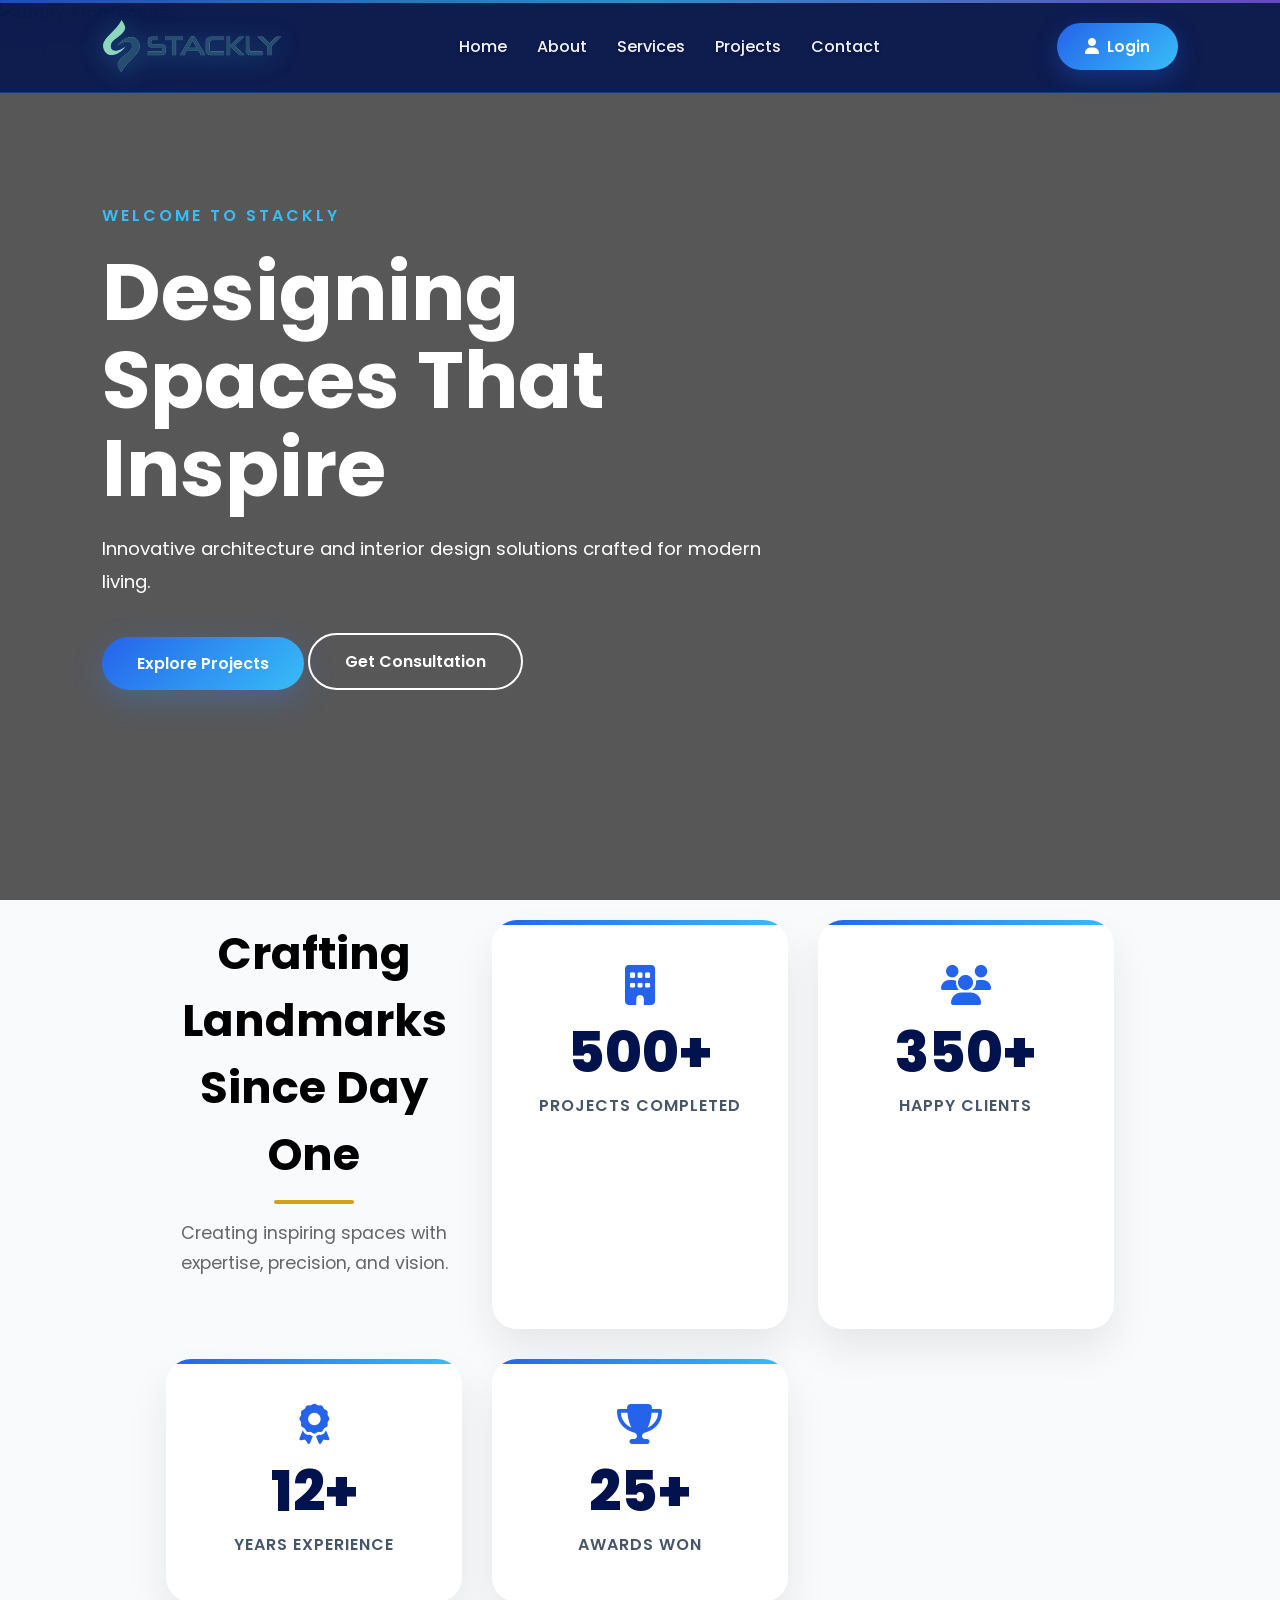
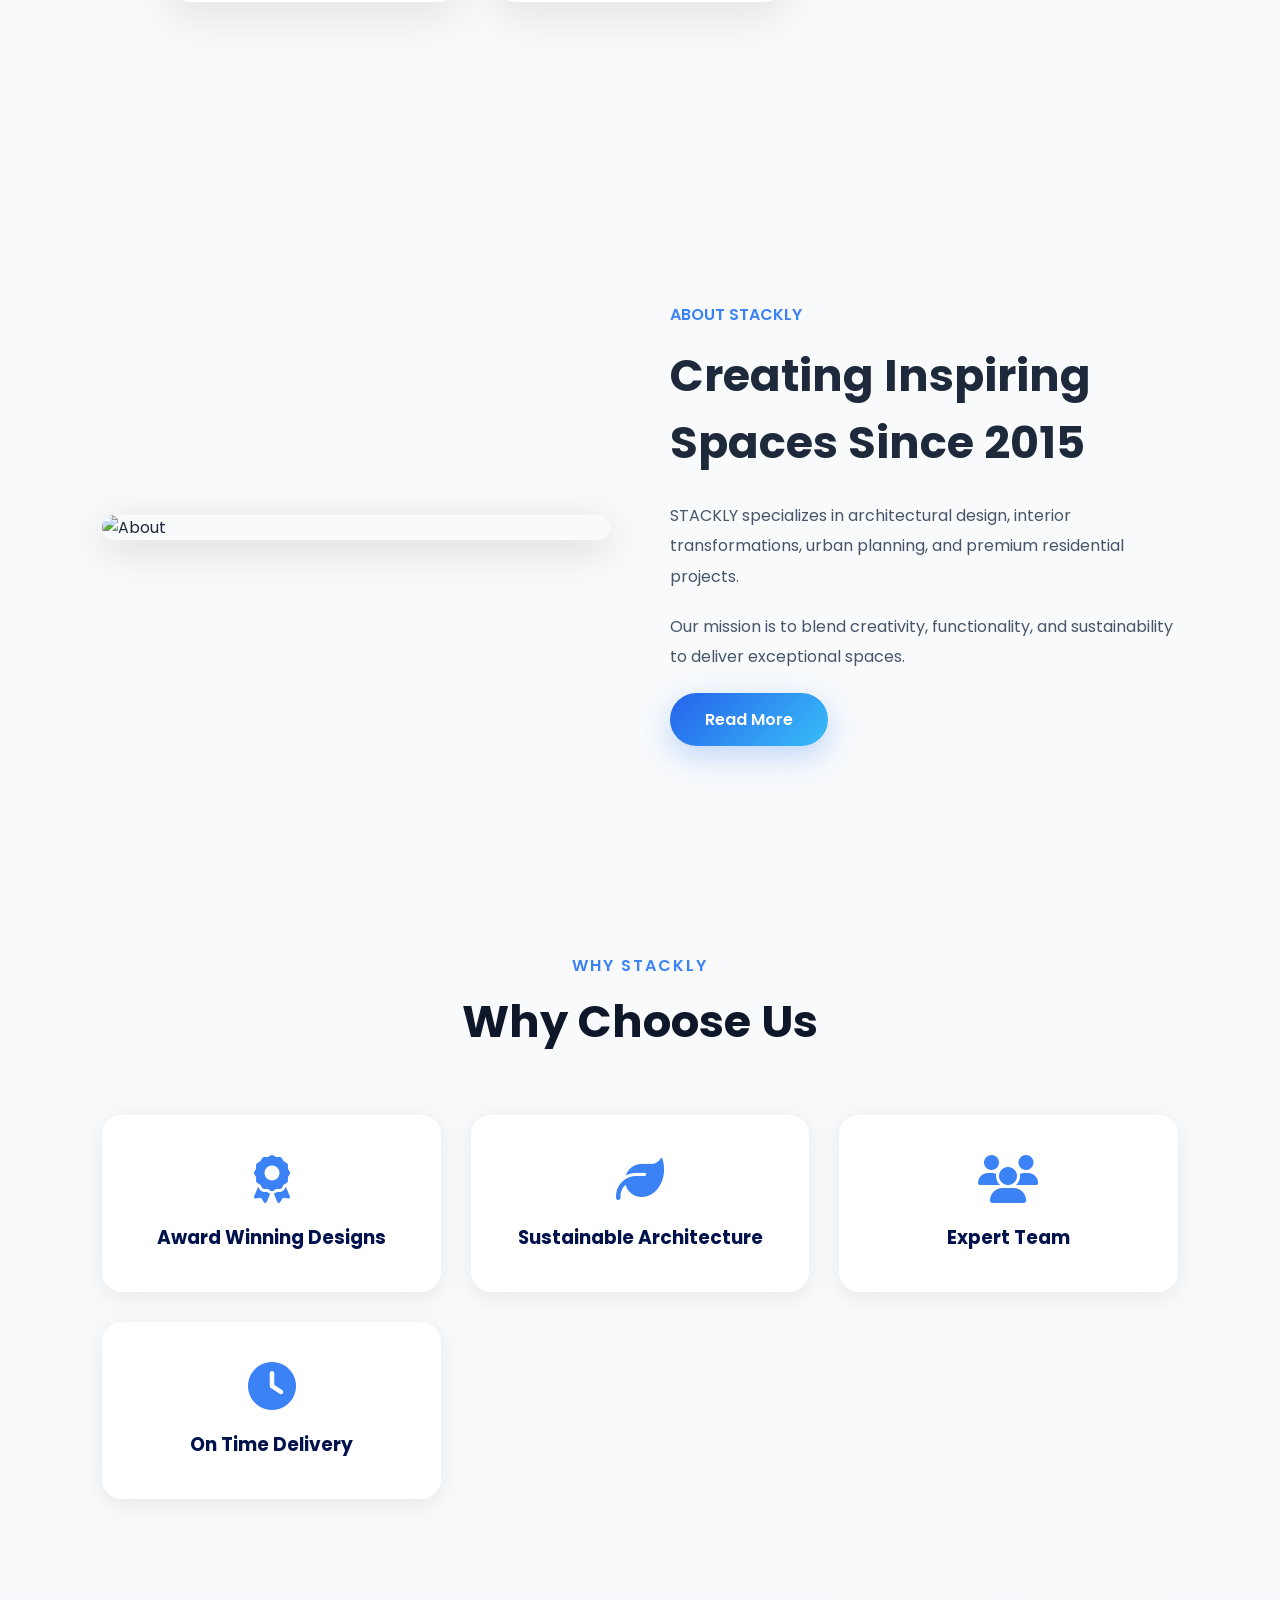
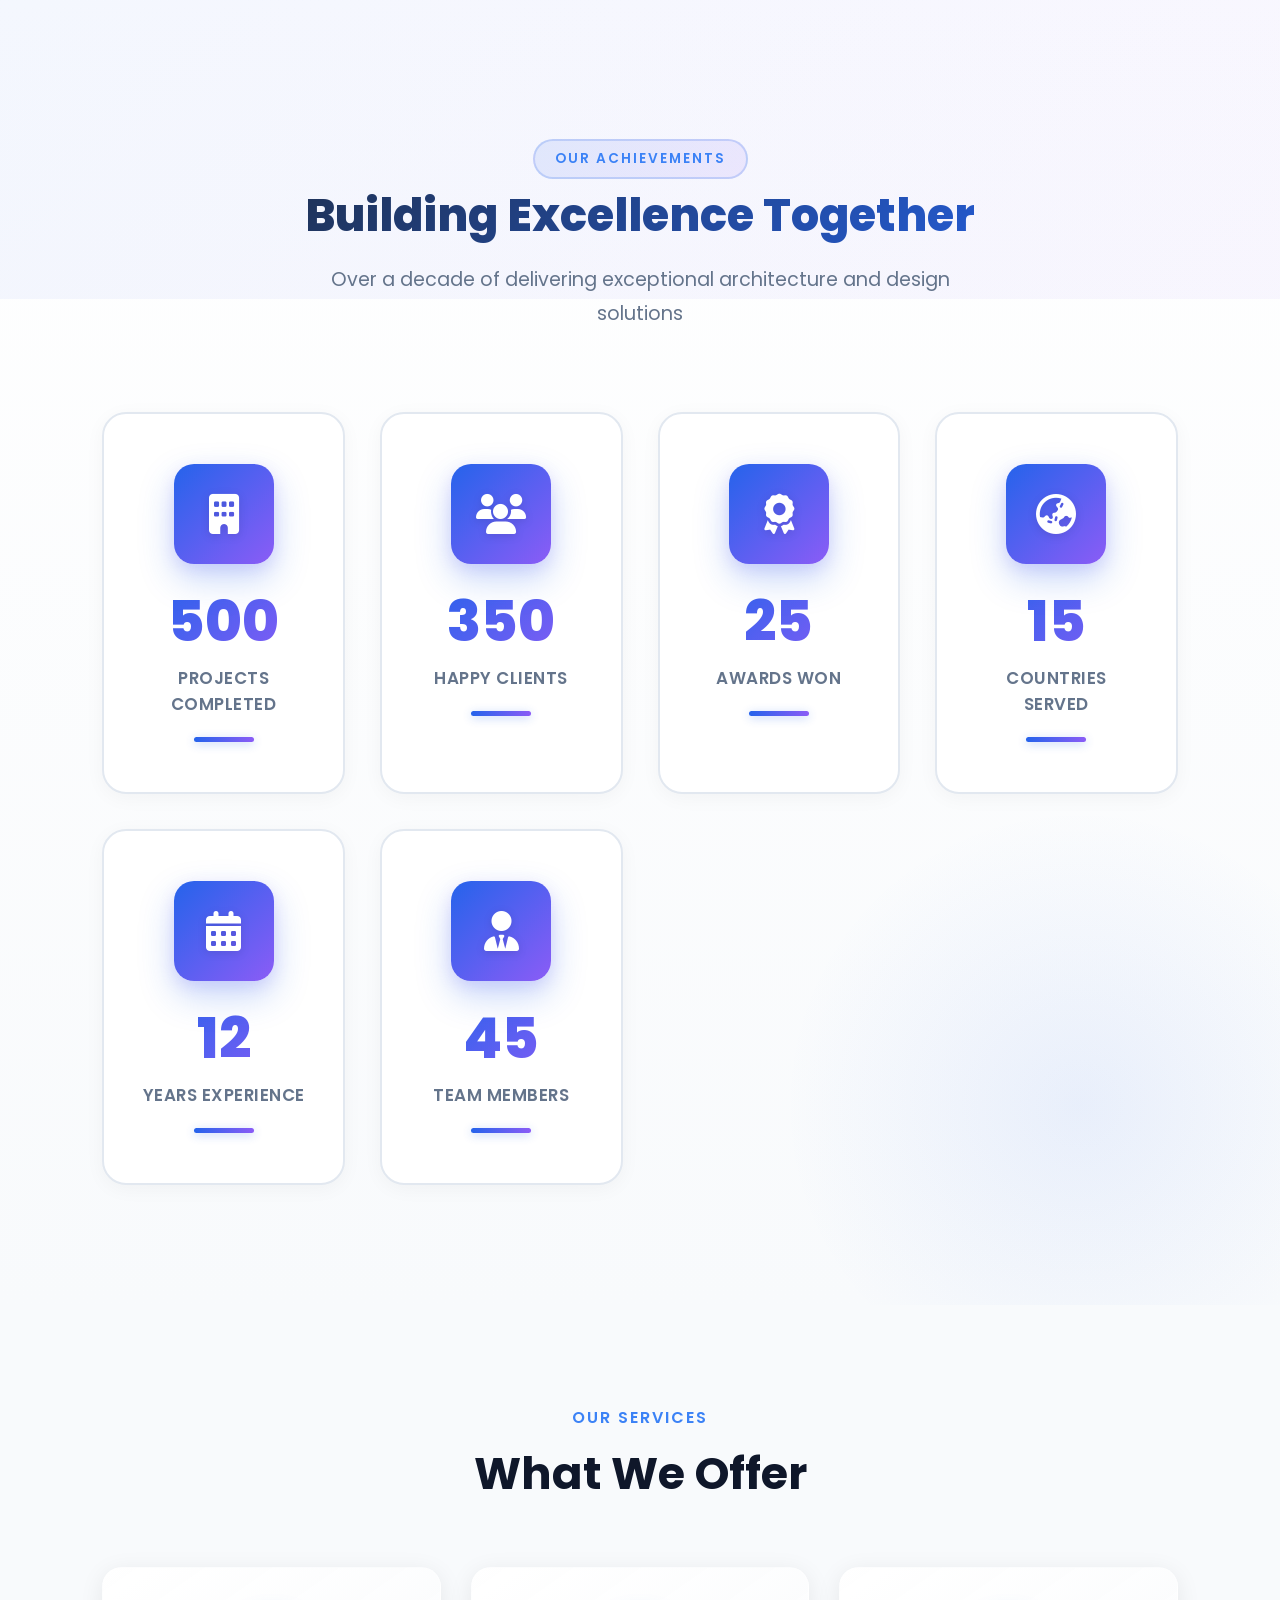
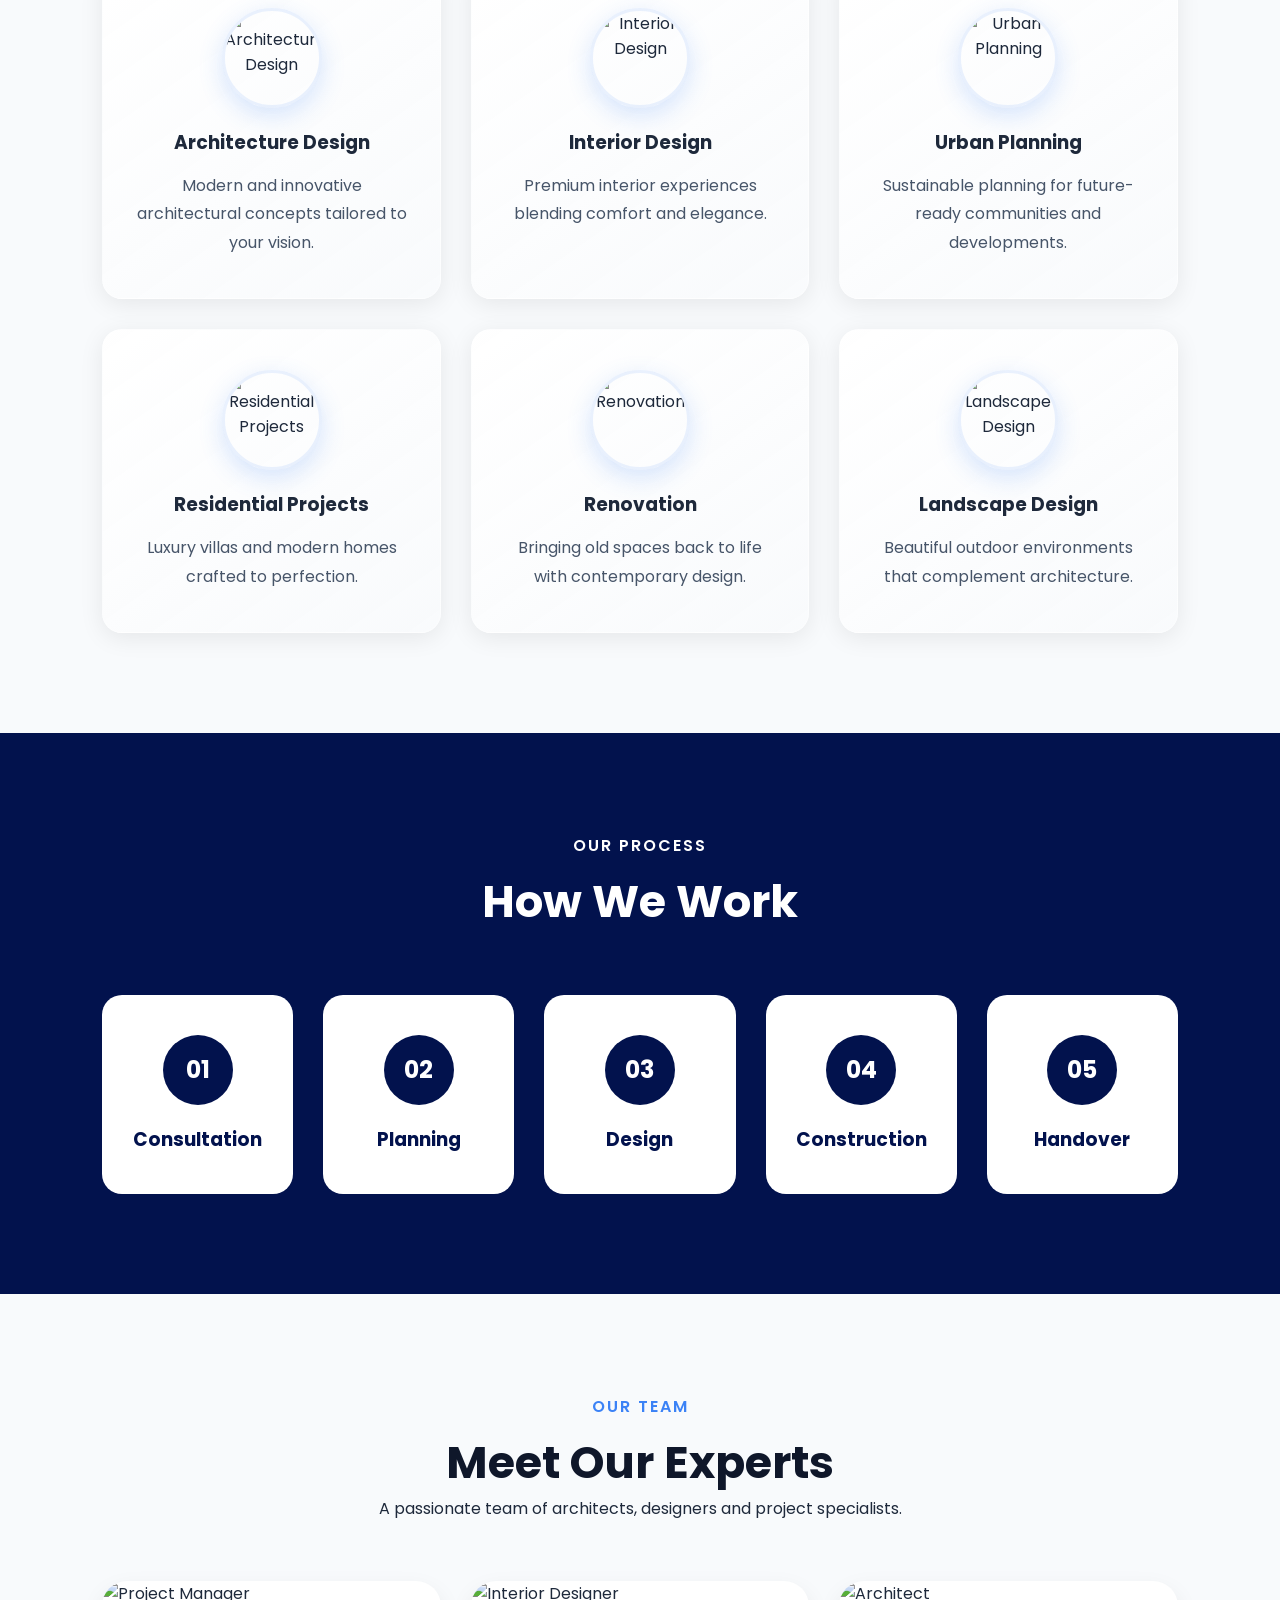
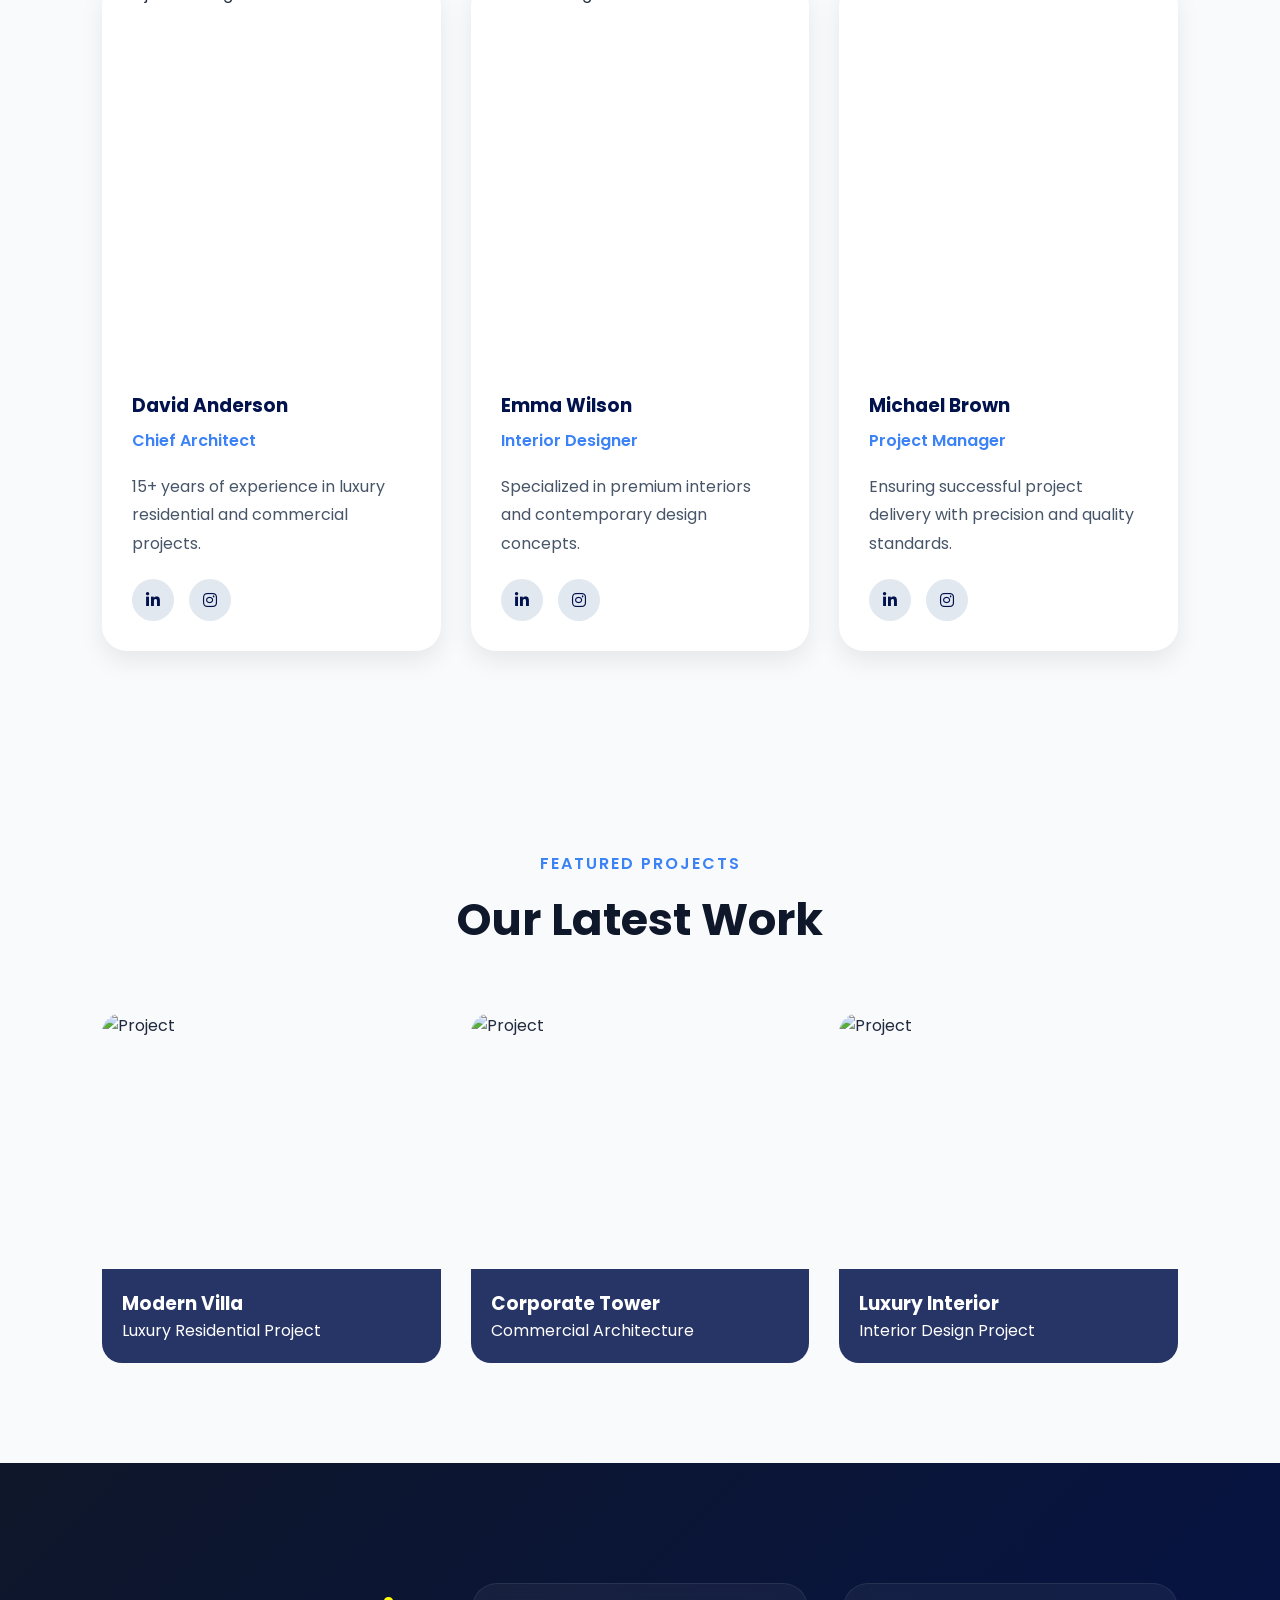
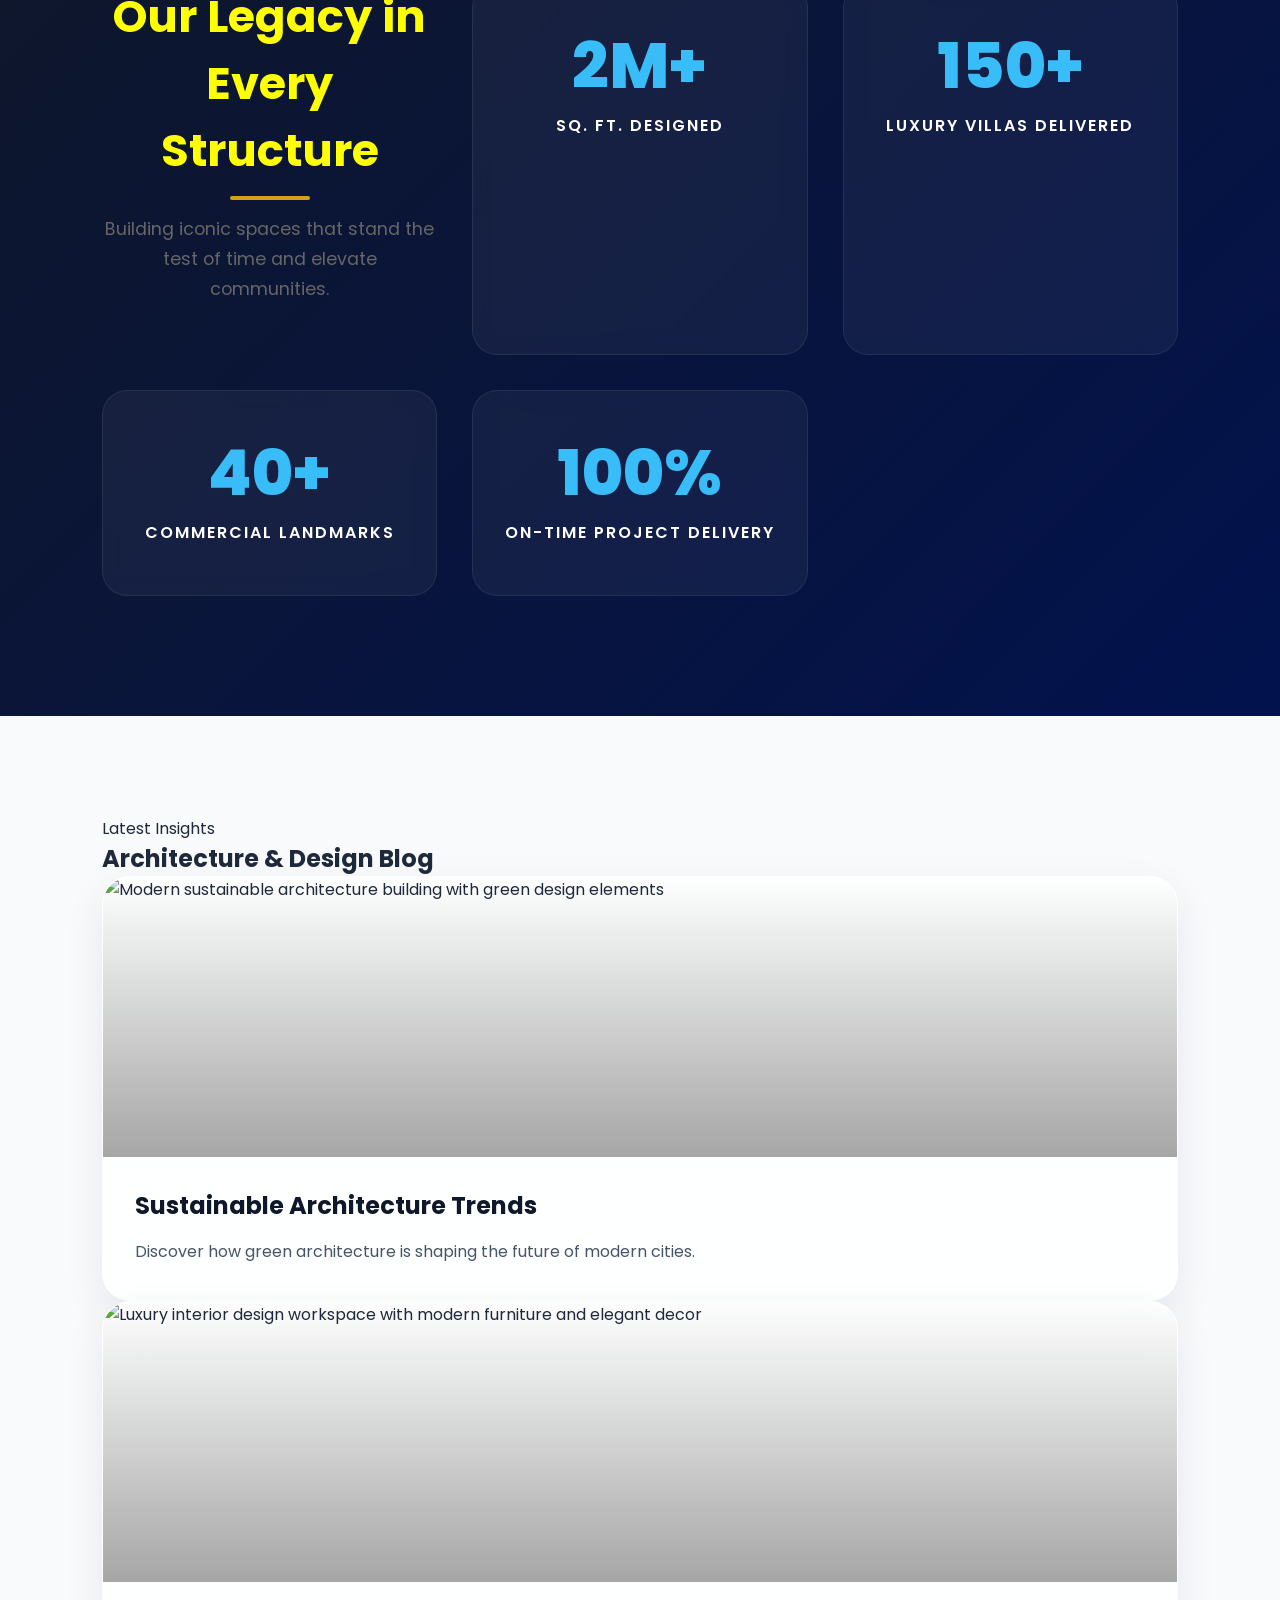
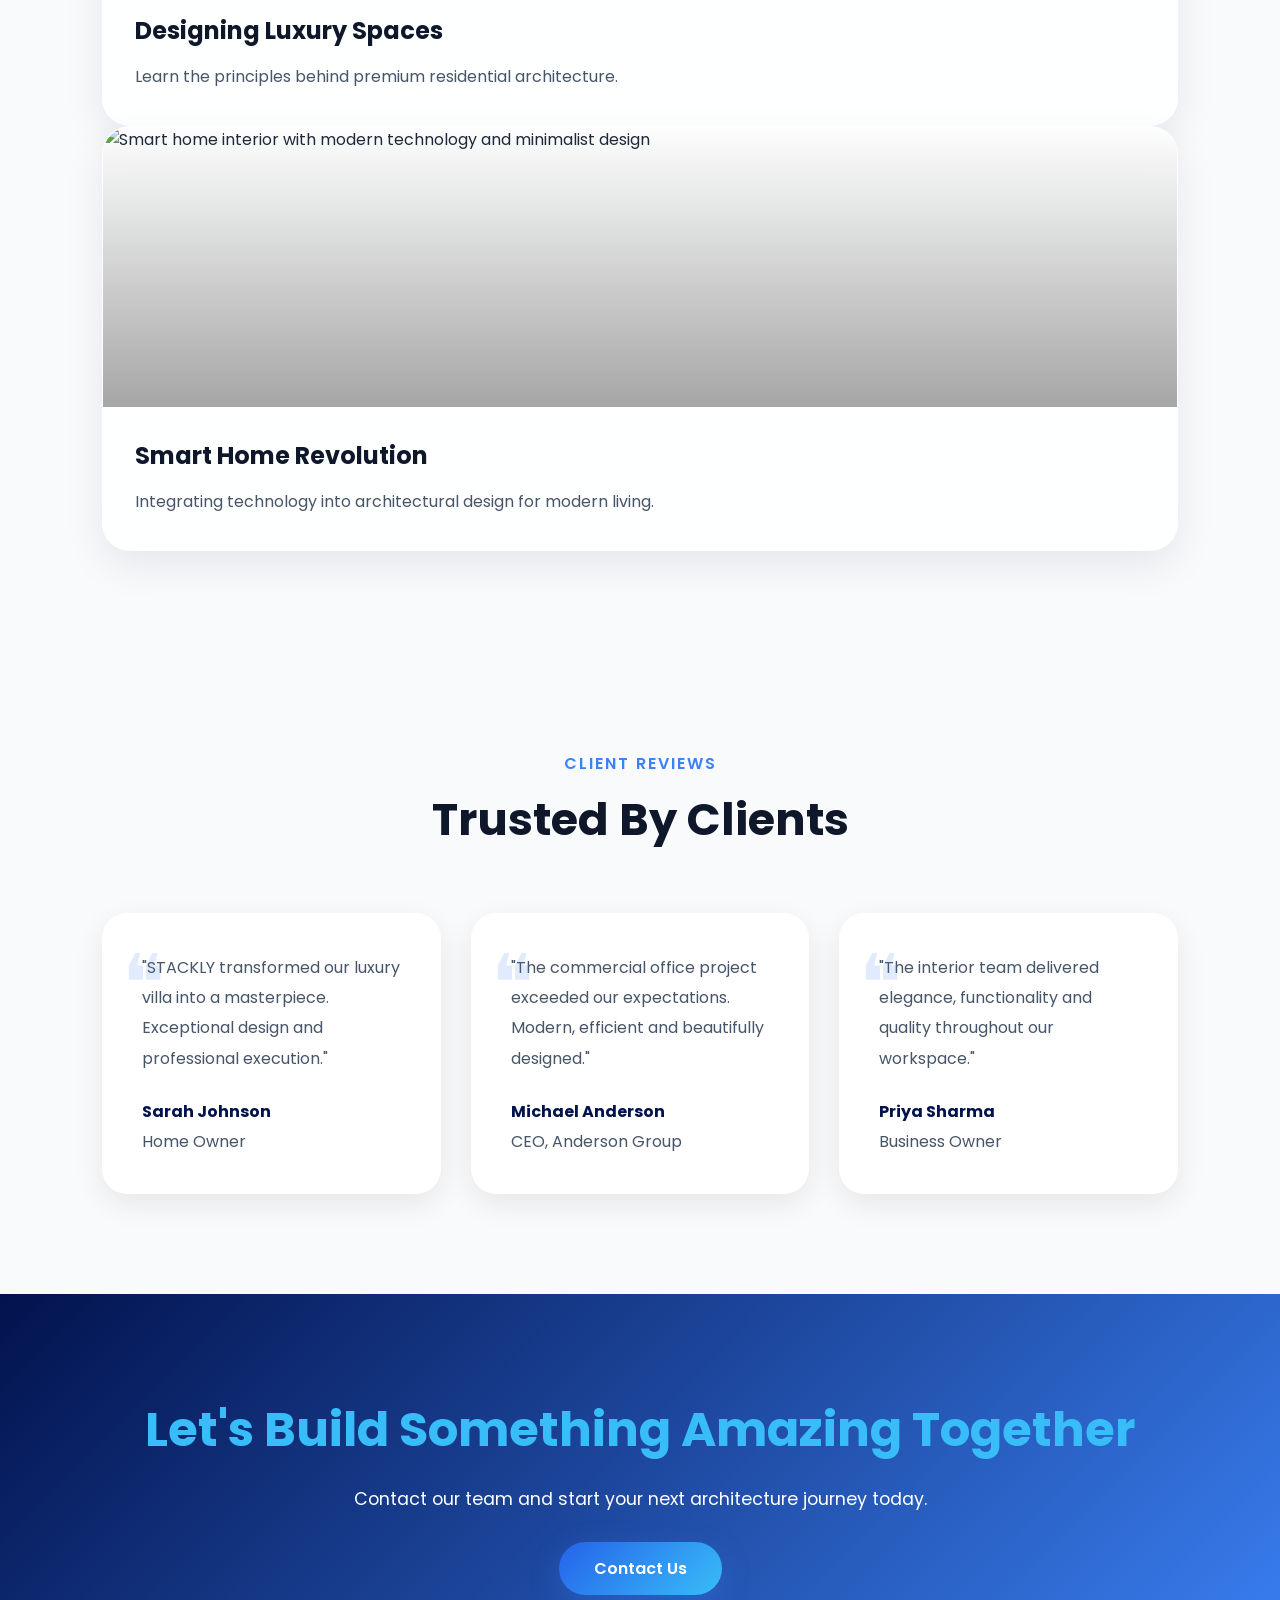
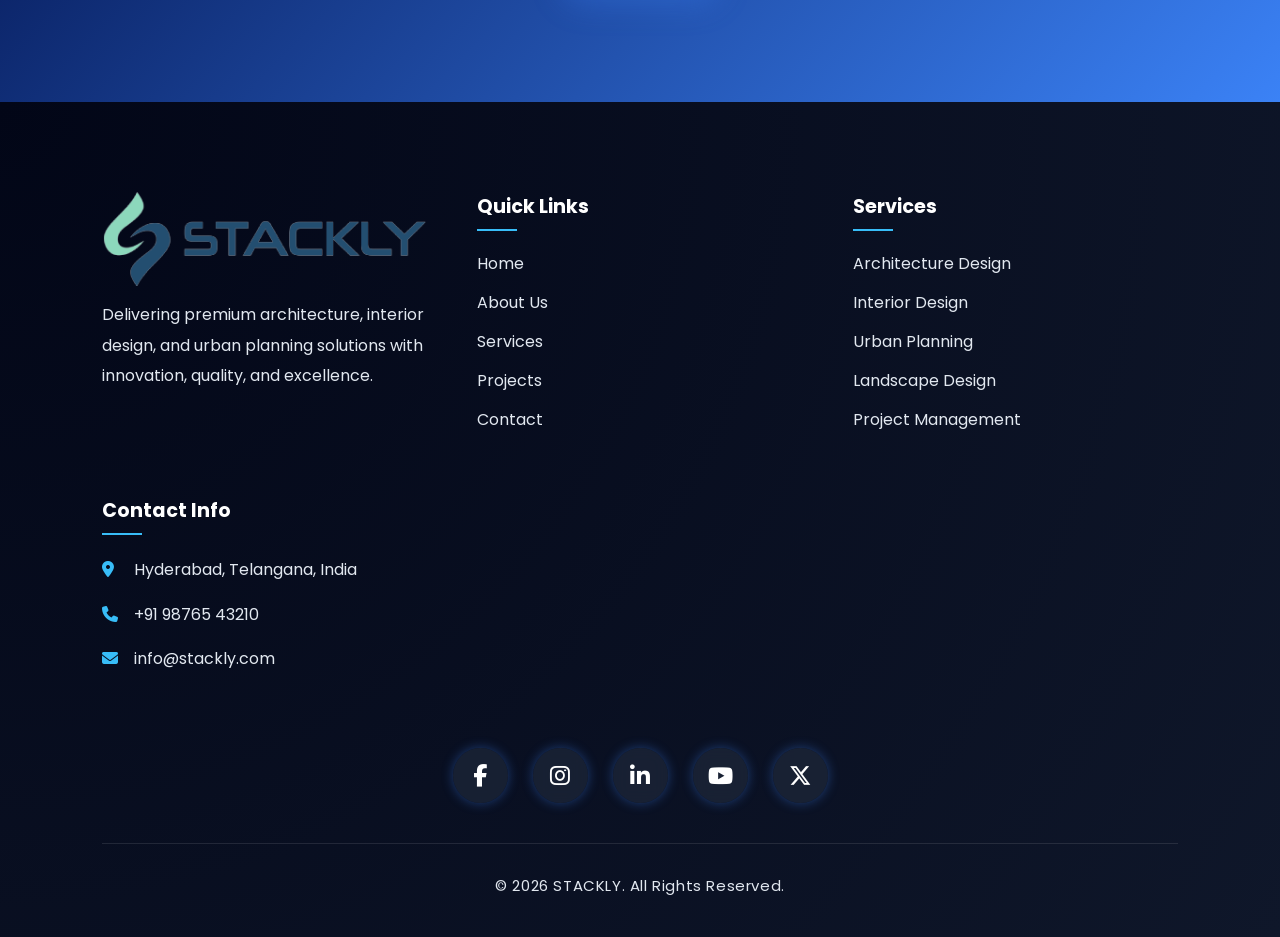
==== commit 83acffa4: "added broken.html for social media icons" ====
--- a/index.html
+++ b/index.html
@@ -15,6 +15,7 @@
     <link rel="stylesheet" href="css/style.css">
 
     <style>
+        
 
     </style>
 
@@ -152,6 +153,11 @@
 </section>
 <section class="floating-stats">
 
+    <div class="stats-heading">
+        <h2 style="color:black">Crafting Landmarks Since Day One</h2>
+        <p>Creating inspiring spaces with expertise, precision, and vision.</p>
+    </div>
+
     <div class="stat-card">
         <i class="fa-solid fa-building"></i>
         <h2>500+</h2>
@@ -734,6 +740,11 @@
     <!-- ================= TESTIMONIALS ================= -->
    <section class="stats">
 
+    <div class="stats-heading">
+        <h2>Our Legacy in Every Structure</h2>
+        <p>Building iconic spaces that stand the test of time and elevate communities.</p>
+    </div>
+
     <div class="stat-box">
         <h2>2M+</h2>
         <p>Sq. Ft. Designed</p>
@@ -755,7 +766,6 @@
     </div>
 
 </section>
-
 <section class="blog">
 
     <div class="section-header">
--- a/css/style.css
+++ b/css/style.css
@@ -606,6 +606,49 @@
         height: 70px;
     }
 }
+
+.stats-heading {
+    width: 100%;
+    text-align: center;
+    margin-bottom: 50px;
+}
+
+.stats-heading h2 {
+    font-size: 2.8rem;
+    font-weight: 700;
+    color:yellow;
+    margin-bottom: 12px;
+    position: relative;
+}
+
+.stats-heading h2::after {
+    content: "";
+    width: 80px;
+    height: 4px;
+    background: #d4a017;
+    display: block;
+    margin: 12px auto 0;
+    border-radius: 10px;
+}
+
+.stats-heading p {
+    font-size: 1.1rem;
+    color: #666;
+    max-width: 700px;
+    margin: 15px auto 0;
+    line-height: 1.7;
+}
+
+@media (max-width: 768px) {
+    .stats-heading h2 {
+        font-size: 2rem;
+    }
+
+    .stats-heading p {
+        font-size: 1rem;
+        padding: 0 15px;
+    }
+}
 .about{
     display:grid;
     grid-template-columns:1fr 1fr;
